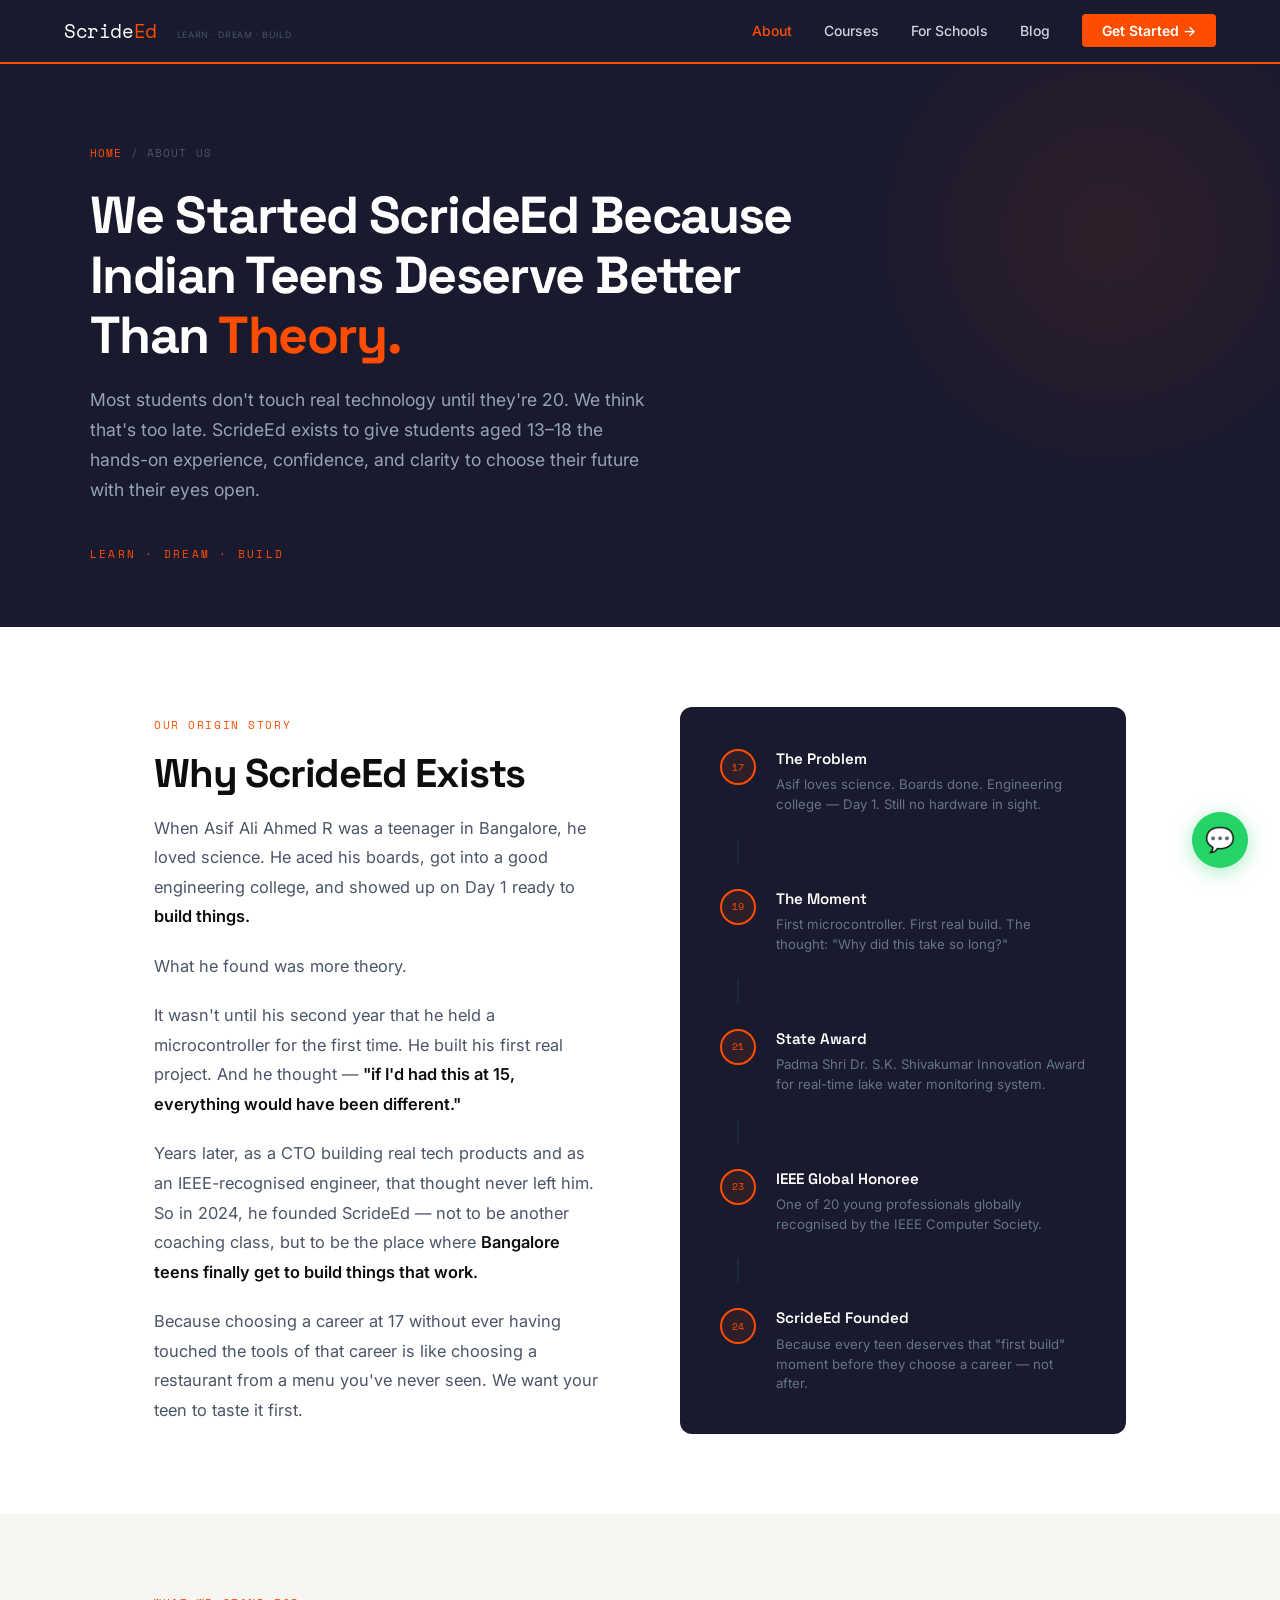
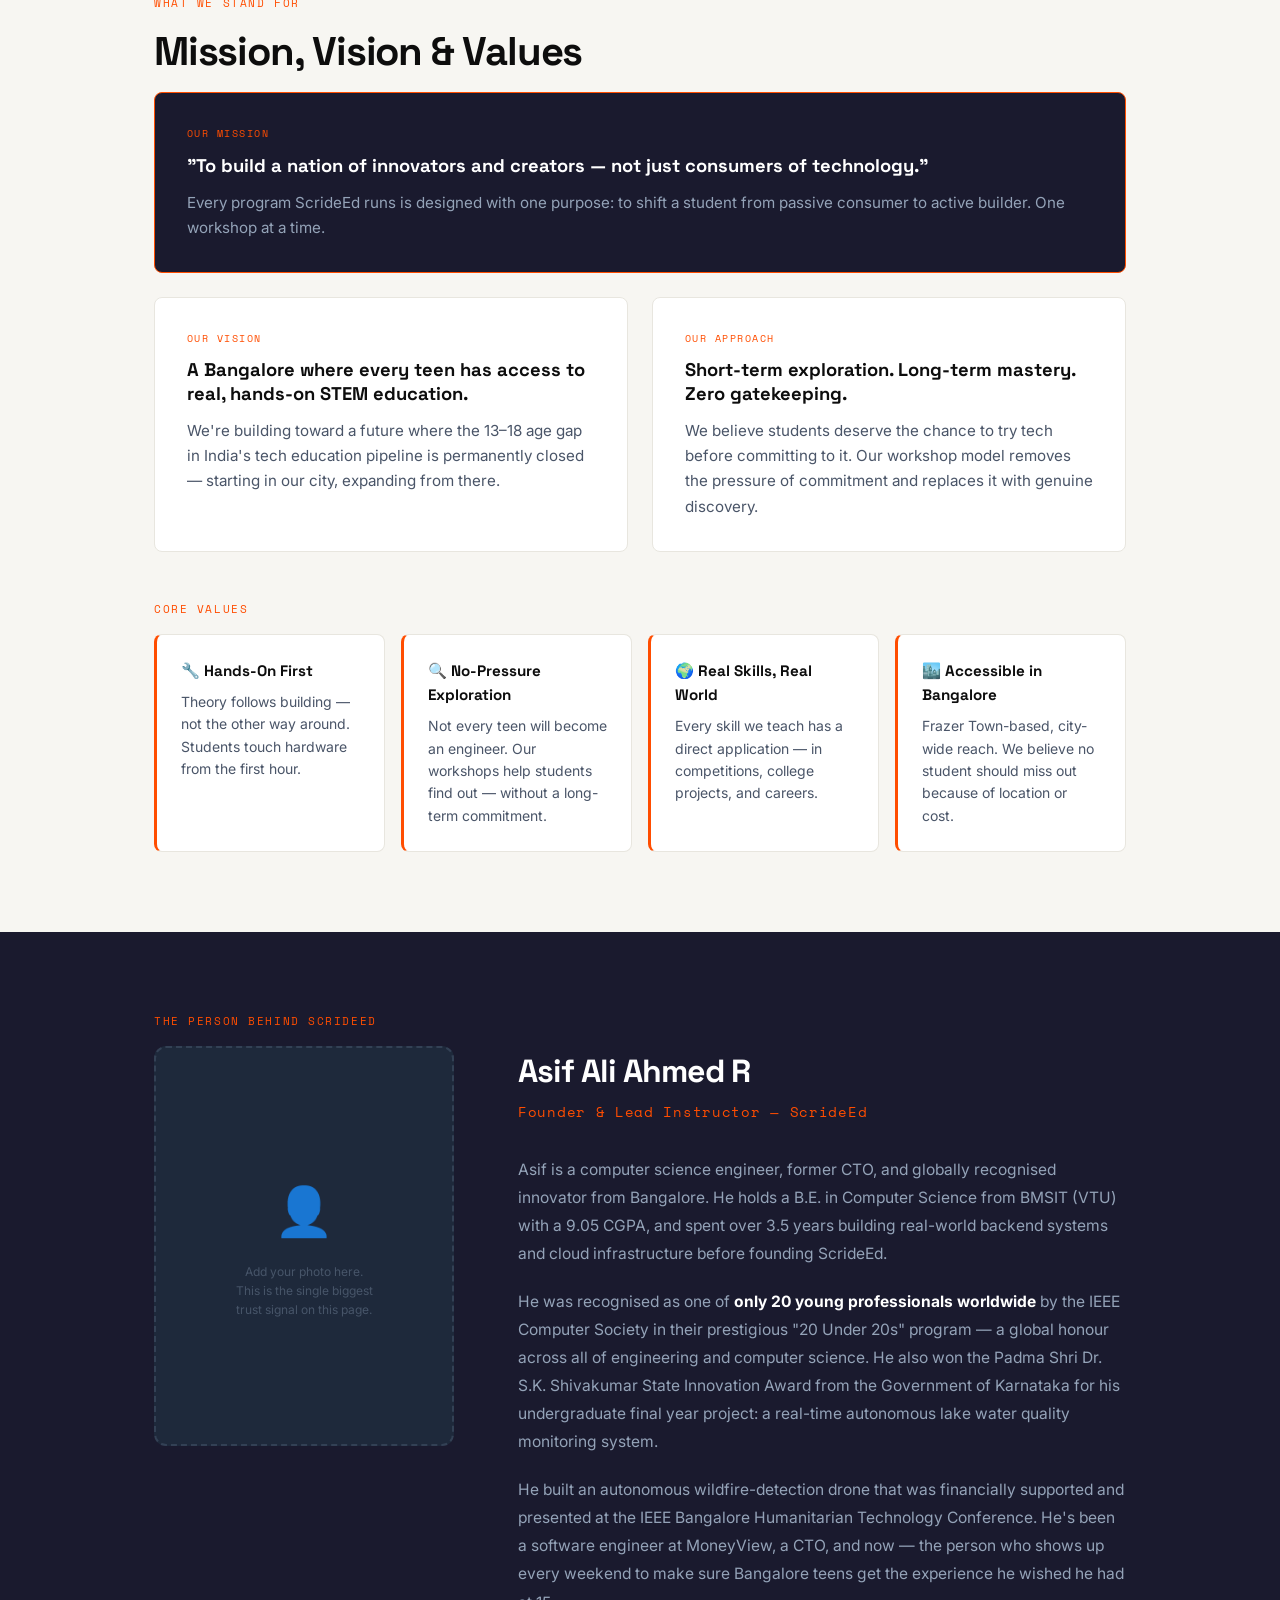
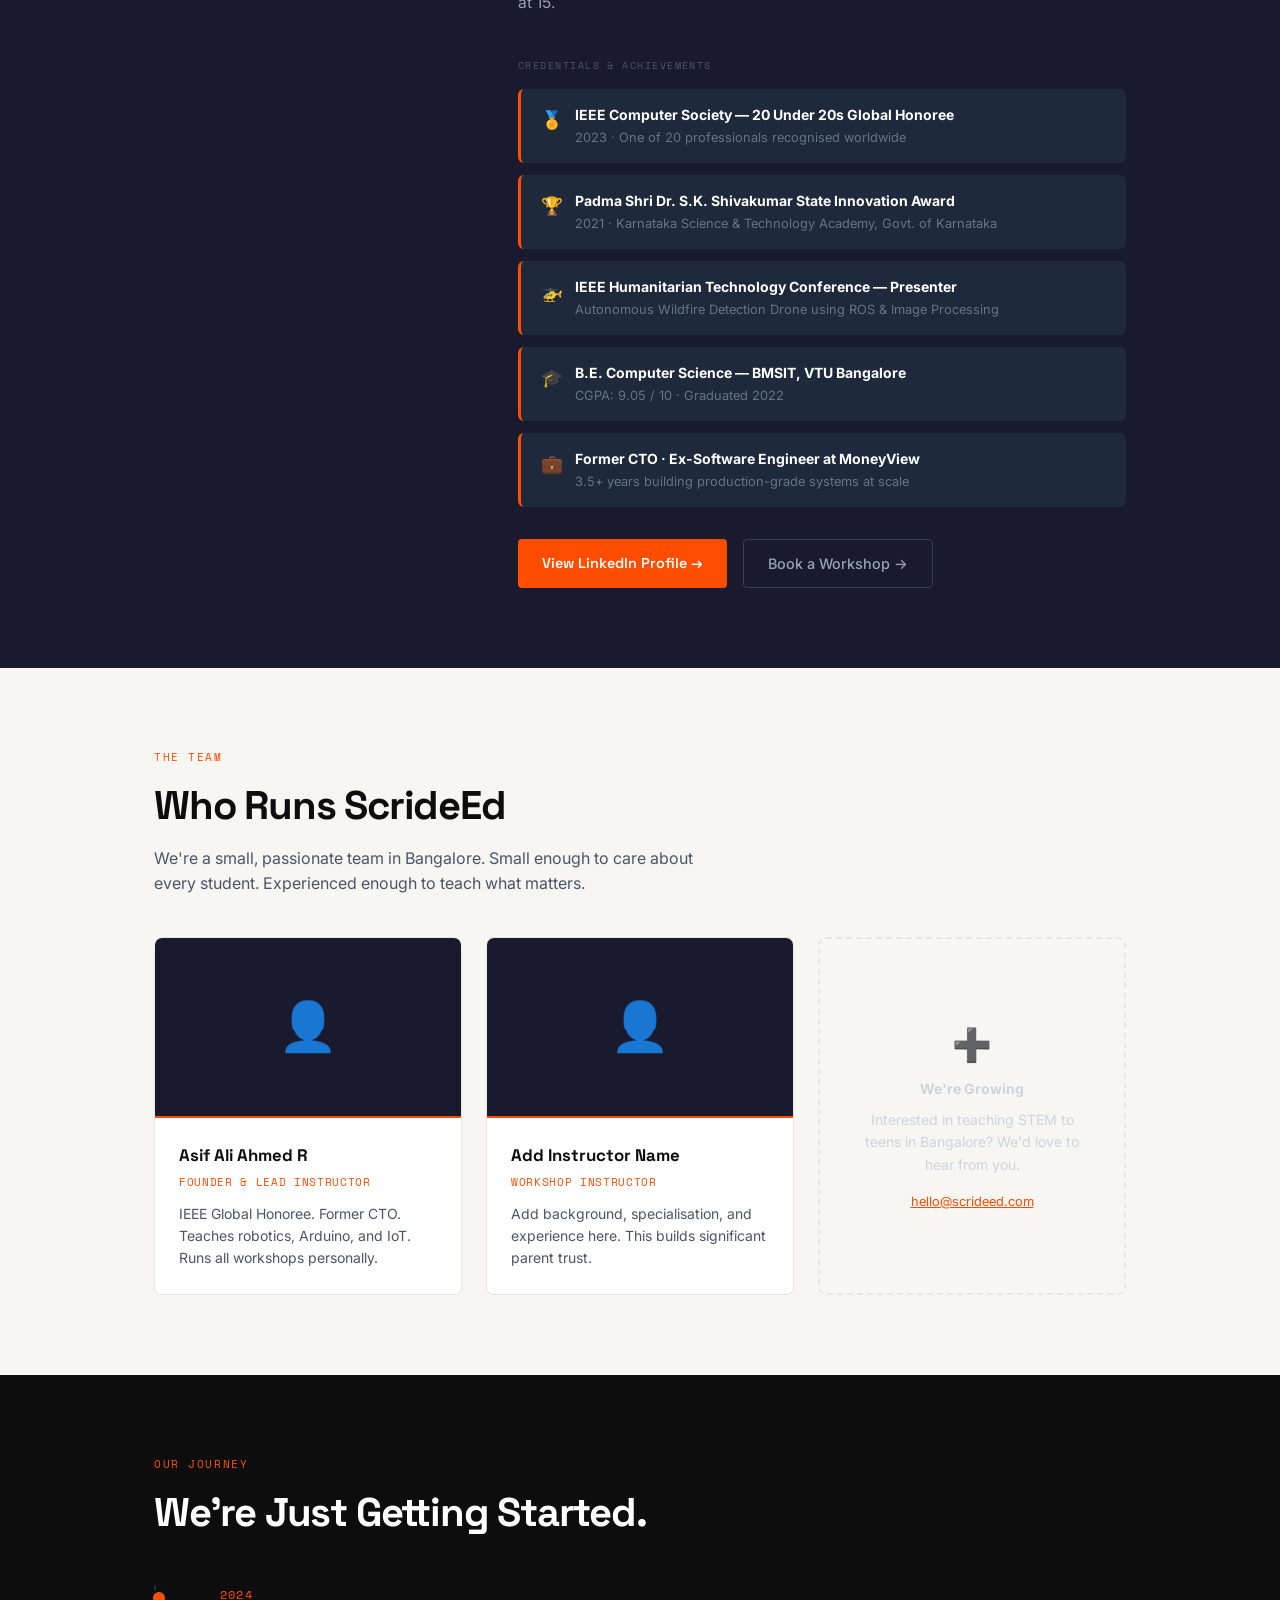
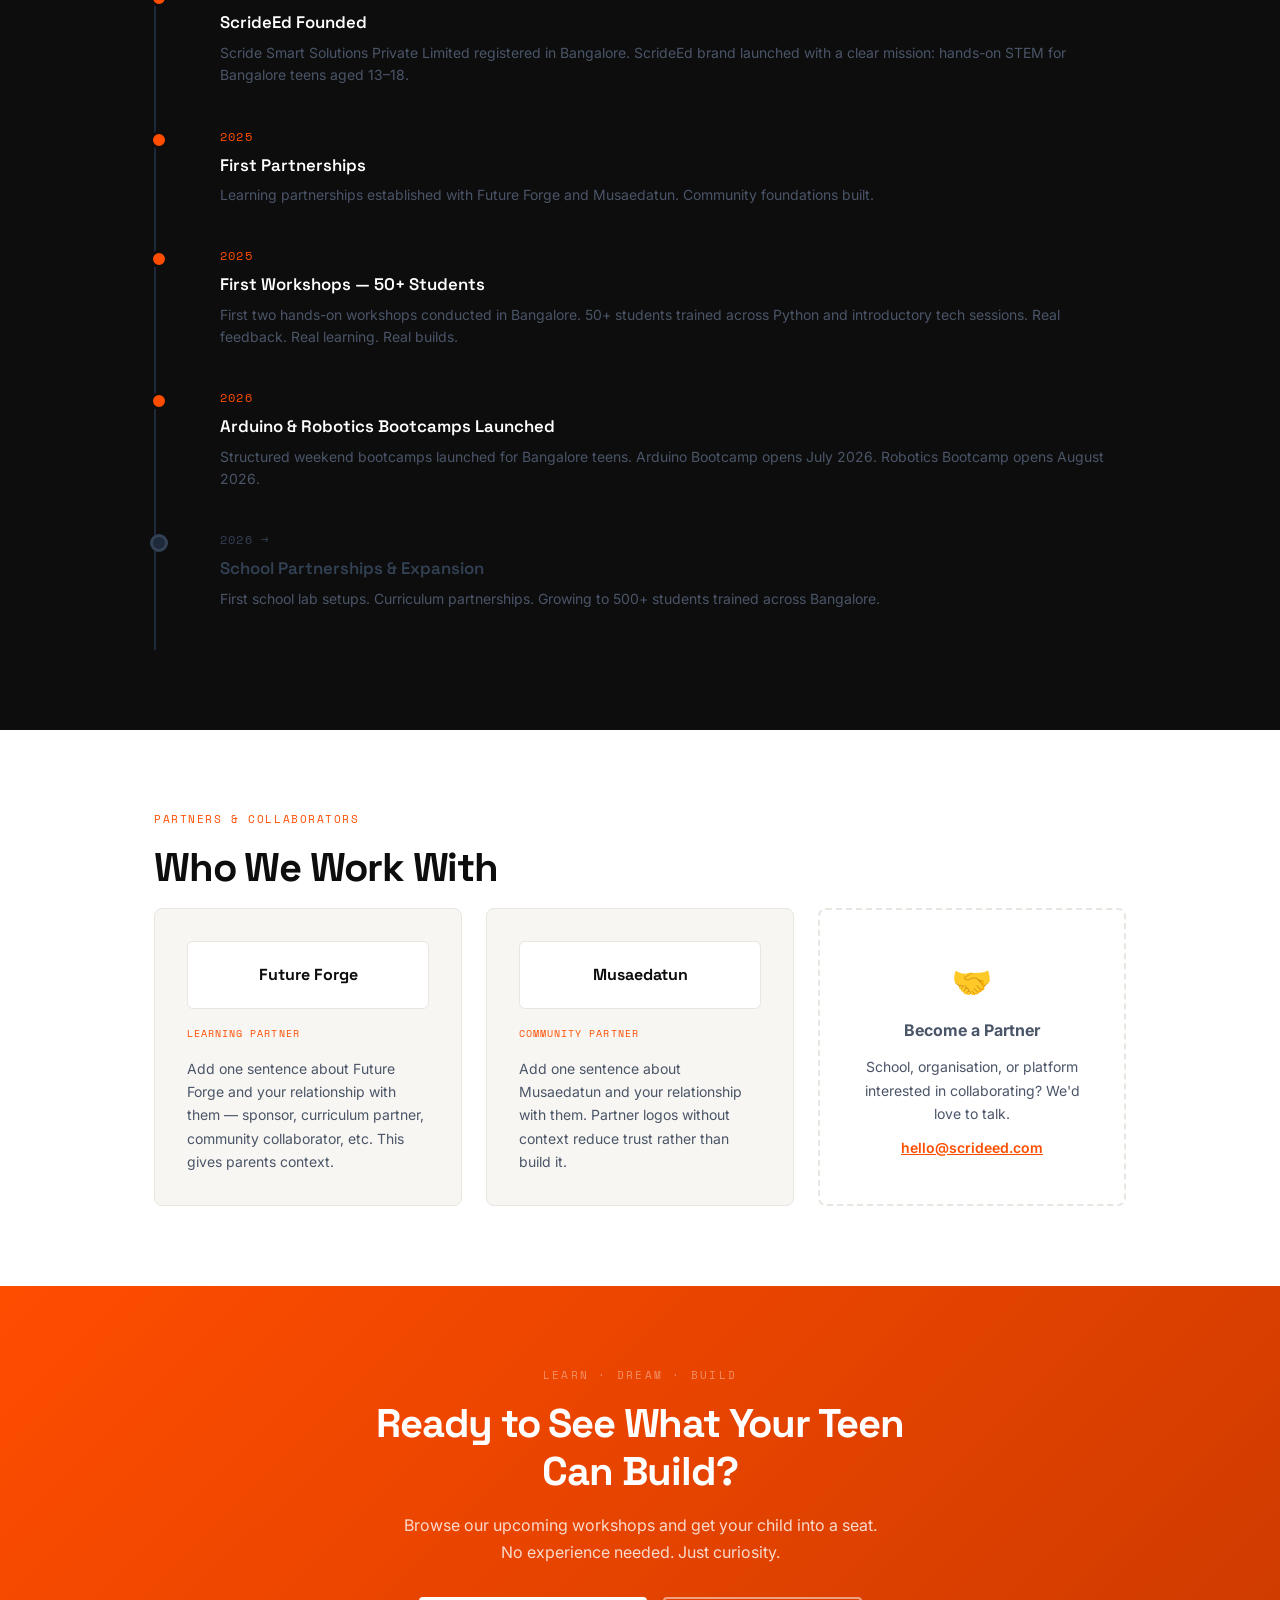
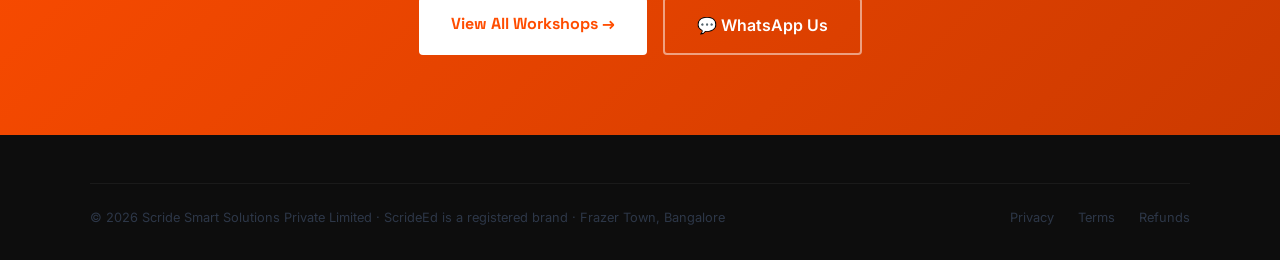
==== ScrideEd_About.html @ 3d37fca0 "first commit of all the files together - thorough check pending from the asif" ====
<!DOCTYPE html>
<html lang="en">
<head>
<meta charset="UTF-8">
<meta name="viewport" content="width=device-width, initial-scale=1.0">
<title>About ScrideEd — Bangalore's Teen STEM Platform | Founded by IEEE Honoree</title>
<meta name="description" content="Meet the team behind ScrideEd. Founded by Asif Ali Ahmed R — IEEE Global Honoree, former CTO, and award-winning engineer — on a mission to give Bangalore teens real tech skills before college.">
<link rel="preconnect" href="https://fonts.googleapis.com">
<link href="https://fonts.googleapis.com/css2?family=Space+Grotesk:wght@400;500;600;700&family=Inter:wght@400;500&family=Space+Mono:wght@400;700&display=swap" rel="stylesheet">
<style>
  :root {
    --ink: #0D0D0D;
    --paper: #F7F6F2;
    --electric: #FF4D00;
    --electric-dim: #FF4D0015;
    --wire: #1A1A2E;
    --steel: #4A5568;
    --grid: #E8E6DF;
    --white: #FFFFFF;
    --green: #00C896;
  }

  * { margin: 0; padding: 0; box-sizing: border-box; }

  body {
    font-family: 'Inter', sans-serif;
    background: var(--paper);
    color: var(--ink);
    font-size: 16px;
    line-height: 1.6;
  }

  body::before {
    content: '';
    position: fixed;
    top: 0; left: 0; right: 0; bottom: 0;
    background-image:
      linear-gradient(var(--grid) 1px, transparent 1px),
      linear-gradient(90deg, var(--grid) 1px, transparent 1px);
    background-size: 40px 40px;
    opacity: 0.4;
    pointer-events: none;
    z-index: 0;
  }

  nav {
    position: sticky; top: 0; z-index: 100;
    background: var(--wire);
    padding: 0 5%;
    display: flex; align-items: center; justify-content: space-between;
    height: 64px;
    border-bottom: 2px solid var(--electric);
  }

  .nav-logo {
    font-family: 'Space Mono', monospace;
    color: var(--white);
    font-size: 1.2rem;
    letter-spacing: -0.02em;
    text-decoration: none;
  }

  .nav-logo span { color: var(--electric); }

  .nav-links { display: flex; gap: 2rem; list-style: none; }

  .nav-links a {
    color: #CBD5E0;
    text-decoration: none;
    font-size: 0.875rem;
    font-weight: 500;
    transition: color 0.2s;
  }

  .nav-links a:hover, .nav-links a.active { color: var(--electric); }

  .nav-cta {
    background: var(--electric);
    color: var(--white) !important;
    padding: 0.5rem 1.25rem;
    border-radius: 4px;
    font-weight: 600 !important;
  }

  /* PAGE HERO */
  .page-hero {
    position: relative; z-index: 1;
    background: var(--wire);
    padding: 5rem 5% 4rem;
  }

  .page-hero::after {
    content: '';
    position: absolute;
    right: -80px; top: -80px;
    width: 500px; height: 500px;
    background: radial-gradient(circle, #FF4D0018 0%, transparent 70%);
    pointer-events: none;
  }

  .breadcrumb {
    font-family: 'Space Mono', monospace;
    font-size: 0.7rem;
    color: #475569;
    letter-spacing: 0.1em;
    text-transform: uppercase;
    margin-bottom: 1.5rem;
  }

  .breadcrumb a { color: var(--electric); text-decoration: none; }

  .page-hero h1 {
    font-family: 'Space Grotesk', sans-serif;
    font-size: clamp(2rem, 4.5vw, 3.25rem);
    font-weight: 700;
    color: var(--white);
    line-height: 1.15;
    max-width: 750px;
    letter-spacing: -0.03em;
    margin-bottom: 1.25rem;
  }

  .page-hero h1 em { font-style: normal; color: var(--electric); }

  .page-hero p {
    font-size: 1.1rem;
    color: #94A3B8;
    max-width: 560px;
    line-height: 1.7;
  }

  .tagline-strip {
    margin-top: 2.5rem;
    font-family: 'Space Mono', monospace;
    font-size: 0.7rem;
    letter-spacing: 0.2em;
    color: var(--electric);
    text-transform: uppercase;
  }

  /* SECTIONS */
  section { position: relative; z-index: 1; }

  .section-inner {
    max-width: 1100px;
    margin: 0 auto;
    padding: 5rem 5%;
  }

  .section-label {
    font-family: 'Space Mono', monospace;
    font-size: 0.7rem;
    letter-spacing: 0.14em;
    text-transform: uppercase;
    color: var(--electric);
    margin-bottom: 1rem;
  }

  h2.section-heading {
    font-family: 'Space Grotesk', sans-serif;
    font-size: clamp(1.75rem, 3.5vw, 2.5rem);
    font-weight: 700;
    letter-spacing: -0.03em;
    color: var(--ink);
    margin-bottom: 1rem;
    line-height: 1.2;
  }

  /* ORIGIN STORY */
  .story-section { background: var(--white); }

  .story-layout {
    display: grid;
    grid-template-columns: 1fr 1fr;
    gap: 5rem;
    align-items: center;
  }

  .story-text p {
    color: var(--steel);
    line-height: 1.8;
    font-size: 1.025rem;
    margin-bottom: 1.25rem;
  }

  .story-text p:last-child { margin-bottom: 0; }

  .story-text strong { color: var(--ink); font-weight: 600; }

  .story-visual {
    background: var(--wire);
    border-radius: 12px;
    padding: 2.5rem;
    display: flex;
    flex-direction: column;
    gap: 1.5rem;
  }

  .timeline-item {
    display: flex;
    gap: 1.25rem;
    align-items: flex-start;
  }

  .timeline-dot {
    width: 36px; height: 36px;
    background: var(--electric-dim);
    border: 2px solid var(--electric);
    border-radius: 50%;
    display: flex; align-items: center; justify-content: center;
    font-family: 'Space Mono', monospace;
    font-size: 0.65rem;
    color: var(--electric);
    flex-shrink: 0;
    margin-top: 2px;
  }

  .timeline-content h4 {
    font-family: 'Space Grotesk', sans-serif;
    font-size: 0.95rem;
    font-weight: 600;
    color: var(--white);
    margin-bottom: 0.25rem;
  }

  .timeline-content p {
    font-size: 0.825rem;
    color: #64748B;
    line-height: 1.5;
  }

  .timeline-connector {
    width: 2px; height: 24px;
    background: #1E293B;
    margin-left: 17px;
  }

  /* MISSION VISION VALUES */
  .mvv-section { background: var(--paper); }

  .mvv-grid {
    display: grid;
    grid-template-columns: 1fr 1fr;
    gap: 1.5rem;
    margin-bottom: 3rem;
  }

  .mvv-card {
    background: var(--white);
    border: 1px solid var(--grid);
    border-radius: 8px;
    padding: 2rem;
    position: relative;
    overflow: hidden;
  }

  .mvv-card.mission {
    grid-column: 1 / -1;
    background: var(--wire);
    border-color: var(--electric);
  }

  .mvv-card.mission h3 { color: var(--white); }
  .mvv-card.mission p { color: #94A3B8; }
  .mvv-card.mission .mvv-label { color: var(--electric); }

  .mvv-label {
    font-family: 'Space Mono', monospace;
    font-size: 0.65rem;
    letter-spacing: 0.14em;
    text-transform: uppercase;
    color: var(--electric);
    margin-bottom: 0.75rem;
  }

  .mvv-card h3 {
    font-family: 'Space Grotesk', sans-serif;
    font-size: 1.15rem;
    font-weight: 700;
    color: var(--ink);
    margin-bottom: 0.75rem;
    line-height: 1.3;
  }

  .mvv-card p {
    font-size: 0.95rem;
    color: var(--steel);
    line-height: 1.65;
  }

  .values-grid {
    display: grid;
    grid-template-columns: repeat(auto-fit, minmax(220px, 1fr));
    gap: 1rem;
  }

  .value-pill {
    background: var(--white);
    border: 1px solid var(--grid);
    border-radius: 8px;
    padding: 1.5rem;
    border-left: 3px solid var(--electric);
  }

  .value-pill h4 {
    font-family: 'Space Grotesk', sans-serif;
    font-size: 0.95rem;
    font-weight: 700;
    margin-bottom: 0.5rem;
    color: var(--ink);
  }

  .value-pill p {
    font-size: 0.875rem;
    color: var(--steel);
    line-height: 1.6;
  }

  /* FOUNDER */
  .founder-section { background: var(--wire); }

  .founder-layout {
    display: grid;
    grid-template-columns: 300px 1fr;
    gap: 4rem;
    align-items: start;
  }

  .founder-photo-box {
    background: #1E293B;
    border-radius: 12px;
    aspect-ratio: 3/4;
    display: flex; align-items: center; justify-content: center;
    flex-direction: column;
    gap: 0.75rem;
    border: 2px dashed #334155;
    color: #475569;
    font-size: 0.8rem;
    text-align: center;
    padding: 1rem;
    position: sticky;
    top: 80px;
  }

  .founder-photo-box .photo-icon { font-size: 3rem; }

  .founder-name {
    font-family: 'Space Grotesk', sans-serif;
    font-size: 2rem;
    font-weight: 700;
    color: var(--white);
    margin-bottom: 0.25rem;
    letter-spacing: -0.03em;
  }

  .founder-title {
    font-size: 0.875rem;
    color: var(--electric);
    font-family: 'Space Mono', monospace;
    letter-spacing: 0.05em;
    margin-bottom: 2rem;
  }

  .founder-bio p {
    color: #94A3B8;
    line-height: 1.8;
    font-size: 0.975rem;
    margin-bottom: 1.25rem;
  }

  .creds-section {
    margin-top: 2.5rem;
    margin-bottom: 2rem;
  }

  .creds-label {
    font-family: 'Space Mono', monospace;
    font-size: 0.65rem;
    letter-spacing: 0.14em;
    text-transform: uppercase;
    color: #475569;
    margin-bottom: 1rem;
  }

  .creds-list {
    display: flex;
    flex-direction: column;
    gap: 0.75rem;
  }

  .cred-item {
    background: #1E293B;
    border-radius: 6px;
    padding: 1rem 1.25rem;
    font-size: 0.875rem;
    color: #CBD5E0;
    display: flex;
    align-items: flex-start;
    gap: 0.75rem;
    border-left: 3px solid var(--electric);
  }

  .cred-icon { font-size: 1.1rem; flex-shrink: 0; margin-top: 1px; }

  .cred-text { line-height: 1.4; }
  .cred-text strong { color: var(--white); display: block; font-size: 0.875rem; margin-bottom: 0.15rem; }
  .cred-text span { color: #64748B; font-size: 0.8rem; }

  .founder-links {
    display: flex; gap: 1rem; flex-wrap: wrap;
    margin-top: 1.5rem;
  }

  .btn-primary {
    background: var(--electric);
    color: var(--white);
    padding: 0.75rem 1.5rem;
    border-radius: 4px;
    font-family: 'Space Grotesk', sans-serif;
    font-weight: 600;
    font-size: 0.9rem;
    text-decoration: none;
    display: inline-flex; align-items: center; gap: 0.5rem;
    transition: transform 0.15s, box-shadow 0.15s;
  }

  .btn-primary:hover { transform: translateY(-2px); box-shadow: 0 8px 24px #FF4D0040; }

  .btn-ghost {
    background: transparent;
    color: #94A3B8;
    padding: 0.75rem 1.5rem;
    border-radius: 4px;
    border: 1px solid #334155;
    font-weight: 500;
    font-size: 0.9rem;
    text-decoration: none;
    transition: border-color 0.2s, color 0.2s;
  }

  .btn-ghost:hover { border-color: var(--electric); color: var(--electric); }

  /* TEAM */
  .team-section { background: var(--paper); }

  .team-grid {
    display: grid;
    grid-template-columns: repeat(auto-fit, minmax(240px, 1fr));
    gap: 1.5rem;
  }

  .team-card {
    background: var(--white);
    border: 1px solid var(--grid);
    border-radius: 8px;
    overflow: hidden;
  }

  .team-photo {
    background: var(--wire);
    height: 180px;
    display: flex; align-items: center; justify-content: center;
    font-size: 3rem;
    border-bottom: 2px solid var(--electric);
  }

  .team-info { padding: 1.5rem; }

  .team-info h3 {
    font-family: 'Space Grotesk', sans-serif;
    font-size: 1.05rem;
    font-weight: 700;
    margin-bottom: 0.25rem;
    color: var(--ink);
  }

  .team-role {
    font-family: 'Space Mono', monospace;
    font-size: 0.7rem;
    color: var(--electric);
    letter-spacing: 0.06em;
    text-transform: uppercase;
    margin-bottom: 0.75rem;
  }

  .team-info p {
    font-size: 0.875rem;
    color: var(--steel);
    line-height: 1.6;
  }

  .team-placeholder {
    border: 2px dashed var(--grid);
    background: transparent;
    display: flex;
    flex-direction: column;
    align-items: center;
    justify-content: center;
    text-align: center;
    padding: 2.5rem;
    gap: 0.5rem;
    color: #CBD5E0;
    border-radius: 8px;
    font-size: 0.875rem;
  }

  /* MILESTONES */
  .milestones-section { background: var(--ink); }

  .milestones-section .section-heading { color: var(--white); }

  .milestone-track {
    position: relative;
    padding-left: 2rem;
    border-left: 2px solid #1E293B;
    display: flex;
    flex-direction: column;
    gap: 0;
  }

  .milestone {
    position: relative;
    padding: 0 0 2.5rem 2rem;
  }

  .milestone::before {
    content: '';
    position: absolute;
    left: -2.4rem;
    top: 4px;
    width: 12px; height: 12px;
    background: var(--electric);
    border-radius: 50%;
    border: 3px solid var(--ink);
  }

  .milestone-year {
    font-family: 'Space Mono', monospace;
    font-size: 0.75rem;
    color: var(--electric);
    letter-spacing: 0.1em;
    margin-bottom: 0.35rem;
  }

  .milestone h4 {
    font-family: 'Space Grotesk', sans-serif;
    font-size: 1.05rem;
    font-weight: 600;
    color: var(--white);
    margin-bottom: 0.35rem;
  }

  .milestone p {
    font-size: 0.875rem;
    color: #4A5568;
    line-height: 1.6;
  }

  .milestone.future::before { background: #1E293B; border-color: #334155; }
  .milestone.future h4 { color: #334155; }
  .milestone.future .milestone-year { color: #334155; }

  /* PARTNERS */
  .partners-section { background: var(--white); }

  .partners-grid {
    display: grid;
    grid-template-columns: repeat(auto-fit, minmax(280px, 1fr));
    gap: 1.5rem;
  }

  .partner-card {
    border: 1px solid var(--grid);
    border-radius: 8px;
    padding: 2rem;
    display: flex;
    flex-direction: column;
    gap: 1rem;
    background: var(--paper);
  }

  .partner-logo-box {
    background: var(--white);
    border: 1px solid var(--grid);
    border-radius: 6px;
    padding: 1.25rem 1.5rem;
    font-family: 'Space Grotesk', sans-serif;
    font-size: 1rem;
    font-weight: 700;
    color: var(--ink);
    text-align: center;
  }

  .partner-type {
    font-family: 'Space Mono', monospace;
    font-size: 0.65rem;
    letter-spacing: 0.1em;
    text-transform: uppercase;
    color: var(--electric);
  }

  .partner-card p {
    font-size: 0.875rem;
    color: var(--steel);
    line-height: 1.65;
  }

  /* CTA BANNER */
  .cta-banner {
    background: linear-gradient(135deg, var(--electric) 0%, #CC3A00 100%);
    padding: 5rem 5%;
    text-align: center;
    position: relative; z-index: 1;
  }

  .cta-banner h2 {
    font-family: 'Space Grotesk', sans-serif;
    font-size: clamp(1.5rem, 3.5vw, 2.5rem);
    font-weight: 700;
    color: var(--white);
    letter-spacing: -0.03em;
    max-width: 600px;
    margin: 0 auto 1rem;
    line-height: 1.2;
  }

  .cta-banner p {
    color: rgba(255,255,255,0.8);
    max-width: 480px;
    margin: 0 auto 2rem;
    font-size: 1rem;
    line-height: 1.65;
  }

  .cta-btns { display: flex; gap: 1rem; justify-content: center; flex-wrap: wrap; }

  .btn-white {
    background: var(--white);
    color: var(--electric);
    padding: 0.875rem 2rem;
    border-radius: 4px;
    font-family: 'Space Grotesk', sans-serif;
    font-weight: 700;
    text-decoration: none;
    transition: transform 0.15s;
  }

  .btn-white:hover { transform: translateY(-2px); }

  .btn-outline-white {
    background: transparent;
    color: var(--white);
    padding: 0.875rem 2rem;
    border-radius: 4px;
    border: 2px solid rgba(255,255,255,0.5);
    font-weight: 600;
    text-decoration: none;
  }

  /* FOOTER */
  footer {
    background: var(--ink);
    padding: 3rem 5% 2rem;
    position: relative; z-index: 1;
  }

  .footer-bottom {
    display: flex; justify-content: space-between; align-items: center;
    flex-wrap: wrap; gap: 1rem;
    border-top: 1px solid #1A1A1A;
    padding-top: 1.5rem;
  }

  .footer-bottom p { font-size: 0.8rem; color: #2D3748; }

  .footer-legal { display: flex; gap: 1.5rem; }
  .footer-legal a { font-size: 0.8rem; color: #2D3748; text-decoration: none; }
  .footer-legal a:hover { color: var(--electric); }

  .footer-logo-text {
    font-family: 'Space Mono', monospace;
    color: var(--white);
    font-size: 1.1rem;
    text-decoration: none;
    display: block;
    margin-bottom: 0.25rem;
  }

  .footer-logo-text span { color: var(--electric); }

  .whatsapp-float {
    position: fixed; bottom: 2rem; right: 2rem;
    background: #25D366; color: white;
    width: 56px; height: 56px; border-radius: 50%;
    display: flex; align-items: center; justify-content: center;
    font-size: 1.5rem; text-decoration: none; z-index: 200;
    box-shadow: 0 4px 20px rgba(37,211,102,0.4);
    transition: transform 0.2s;
  }

  .whatsapp-float:hover { transform: scale(1.1); }

  @media (max-width: 768px) {
    .nav-links { display: none; }
    .story-layout { grid-template-columns: 1fr; }
    .founder-layout { grid-template-columns: 1fr; }
    .founder-photo-box { aspect-ratio: 16/9; position: static; }
    .mvv-grid { grid-template-columns: 1fr; }
    .mvv-card.mission { grid-column: 1; }
  }
</style>
</head>
<body>

<nav>
  <a href="/" class="nav-logo">Scride<span>Ed</span> <small style="font-size:0.55rem;color:#475569;font-family:'Inter',sans-serif;font-weight:400;letter-spacing:0.08em;text-transform:uppercase;margin-left:0.5rem;">Learn · Dream · Build</small></a>
  <ul class="nav-links">
    <li><a href="/about.html" class="active">About</a></li>
    <li><a href="/courses.html">Courses</a></li>
    <li><a href="/schools/">For Schools</a></li>
    <li><a href="/blog/">Blog</a></li>
    <li><a href="/contact.html" class="nav-cta">Get Started →</a></li>
  </ul>
</nav>

<!-- PAGE HERO -->
<section class="page-hero">
  <div style="max-width:1100px;margin:0 auto;">
    <div class="breadcrumb"><a href="/">Home</a> / About Us</div>
    <h1>We Started ScrideEd Because Indian Teens Deserve Better Than <em>Theory.</em></h1>
    <p>Most students don't touch real technology until they're 20. We think that's too late. ScrideEd exists to give students aged 13–18 the hands-on experience, confidence, and clarity to choose their future with their eyes open.</p>
    <div class="tagline-strip">Learn · Dream · Build</div>
  </div>
</section>

<!-- ORIGIN STORY -->
<section class="story-section">
  <div class="section-inner">
    <div class="story-layout">
      <div class="story-text">
        <div class="section-label">Our Origin Story</div>
        <h2 class="section-heading">Why ScrideEd Exists</h2>
        <p>When Asif Ali Ahmed R was a teenager in Bangalore, he loved science. He aced his boards, got into a good engineering college, and showed up on Day 1 ready to <strong>build things.</strong></p>
        <p>What he found was more theory.</p>
        <p>It wasn't until his second year that he held a microcontroller for the first time. He built his first real project. And he thought — <strong>"if I'd had this at 15, everything would have been different."</strong></p>
        <p>Years later, as a CTO building real tech products and as an IEEE-recognised engineer, that thought never left him. So in 2024, he founded ScrideEd — not to be another coaching class, but to be the place where <strong>Bangalore teens finally get to build things that work.</strong></p>
        <p>Because choosing a career at 17 without ever having touched the tools of that career is like choosing a restaurant from a menu you've never seen. We want your teen to taste it first.</p>
      </div>
      <div class="story-visual">
        <div class="timeline-item">
          <div class="timeline-dot">17</div>
          <div class="timeline-content">
            <h4>The Problem</h4>
            <p>Asif loves science. Boards done. Engineering college — Day 1. Still no hardware in sight.</p>
          </div>
        </div>
        <div class="timeline-connector"></div>
        <div class="timeline-item">
          <div class="timeline-dot">19</div>
          <div class="timeline-content">
            <h4>The Moment</h4>
            <p>First microcontroller. First real build. The thought: "Why did this take so long?"</p>
          </div>
        </div>
        <div class="timeline-connector"></div>
        <div class="timeline-item">
          <div class="timeline-dot">21</div>
          <div class="timeline-content">
            <h4>State Award</h4>
            <p>Padma Shri Dr. S.K. Shivakumar Innovation Award for real-time lake water monitoring system.</p>
          </div>
        </div>
        <div class="timeline-connector"></div>
        <div class="timeline-item">
          <div class="timeline-dot">23</div>
          <div class="timeline-content">
            <h4>IEEE Global Honoree</h4>
            <p>One of 20 young professionals globally recognised by the IEEE Computer Society.</p>
          </div>
        </div>
        <div class="timeline-connector"></div>
        <div class="timeline-item">
          <div class="timeline-dot">24</div>
          <div class="timeline-content">
            <h4>ScrideEd Founded</h4>
            <p>Because every teen deserves that "first build" moment before they choose a career — not after.</p>
          </div>
        </div>
      </div>
    </div>
  </div>
</section>

<!-- MISSION VISION VALUES -->
<section class="mvv-section">
  <div class="section-inner">
    <div class="section-label">What We Stand For</div>
    <h2 class="section-heading">Mission, Vision & Values</h2>
    <div class="mvv-grid">
      <div class="mvv-card mission">
        <div class="mvv-label">Our Mission</div>
        <h3>"To build a nation of innovators and creators — not just consumers of technology."</h3>
        <p>Every program ScrideEd runs is designed with one purpose: to shift a student from passive consumer to active builder. One workshop at a time.</p>
      </div>
      <div class="mvv-card">
        <div class="mvv-label">Our Vision</div>
        <h3>A Bangalore where every teen has access to real, hands-on STEM education.</h3>
        <p>We're building toward a future where the 13–18 age gap in India's tech education pipeline is permanently closed — starting in our city, expanding from there.</p>
      </div>
      <div class="mvv-card">
        <div class="mvv-label">Our Approach</div>
        <h3>Short-term exploration. Long-term mastery. Zero gatekeeping.</h3>
        <p>We believe students deserve the chance to try tech before committing to it. Our workshop model removes the pressure of commitment and replaces it with genuine discovery.</p>
      </div>
    </div>
    <div class="section-label" style="margin-top:0;">Core Values</div>
    <div class="values-grid">
      <div class="value-pill">
        <h4>🔧 Hands-On First</h4>
        <p>Theory follows building — not the other way around. Students touch hardware from the first hour.</p>
      </div>
      <div class="value-pill">
        <h4>🔍 No-Pressure Exploration</h4>
        <p>Not every teen will become an engineer. Our workshops help students find out — without a long-term commitment.</p>
      </div>
      <div class="value-pill">
        <h4>🌍 Real Skills, Real World</h4>
        <p>Every skill we teach has a direct application — in competitions, college projects, and careers.</p>
      </div>
      <div class="value-pill">
        <h4>🏙️ Accessible in Bangalore</h4>
        <p>Frazer Town-based, city-wide reach. We believe no student should miss out because of location or cost.</p>
      </div>
    </div>
  </div>
</section>

<!-- FOUNDER -->
<section class="founder-section">
  <div class="section-inner">
    <div class="section-label" style="color:var(--electric);">The Person Behind ScrideEd</div>
    <div class="founder-layout">
      <div>
        <div class="founder-photo-box">
          <div class="photo-icon">👤</div>
          <p style="font-size:0.75rem;color:#475569;">Add your photo here.<br>This is the single biggest<br>trust signal on this page.</p>
        </div>
      </div>
      <div>
        <div class="founder-name">Asif Ali Ahmed R</div>
        <div class="founder-title">Founder & Lead Instructor — ScrideEd</div>
        <div class="founder-bio">
          <p>Asif is a computer science engineer, former CTO, and globally recognised innovator from Bangalore. He holds a B.E. in Computer Science from BMSIT (VTU) with a 9.05 CGPA, and spent over 3.5 years building real-world backend systems and cloud infrastructure before founding ScrideEd.</p>
          <p>He was recognised as one of <strong style="color:var(--white);">only 20 young professionals worldwide</strong> by the IEEE Computer Society in their prestigious "20 Under 20s" program — a global honour across all of engineering and computer science. He also won the Padma Shri Dr. S.K. Shivakumar State Innovation Award from the Government of Karnataka for his undergraduate final year project: a real-time autonomous lake water quality monitoring system.</p>
          <p>He built an autonomous wildfire-detection drone that was financially supported and presented at the IEEE Bangalore Humanitarian Technology Conference. He's been a software engineer at MoneyView, a CTO, and now — the person who shows up every weekend to make sure Bangalore teens get the experience he wished he had at 15.</p>
        </div>
        <div class="creds-section">
          <div class="creds-label">Credentials & Achievements</div>
          <div class="creds-list">
            <div class="cred-item">
              <div class="cred-icon">🏅</div>
              <div class="cred-text">
                <strong>IEEE Computer Society — 20 Under 20s Global Honoree</strong>
                <span>2023 · One of 20 professionals recognised worldwide</span>
              </div>
            </div>
            <div class="cred-item">
              <div class="cred-icon">🏆</div>
              <div class="cred-text">
                <strong>Padma Shri Dr. S.K. Shivakumar State Innovation Award</strong>
                <span>2021 · Karnataka Science & Technology Academy, Govt. of Karnataka</span>
              </div>
            </div>
            <div class="cred-item">
              <div class="cred-icon">🚁</div>
              <div class="cred-text">
                <strong>IEEE Humanitarian Technology Conference — Presenter</strong>
                <span>Autonomous Wildfire Detection Drone using ROS & Image Processing</span>
              </div>
            </div>
            <div class="cred-item">
              <div class="cred-icon">🎓</div>
              <div class="cred-text">
                <strong>B.E. Computer Science — BMSIT, VTU Bangalore</strong>
                <span>CGPA: 9.05 / 10 · Graduated 2022</span>
              </div>
            </div>
            <div class="cred-item">
              <div class="cred-icon">💼</div>
              <div class="cred-text">
                <strong>Former CTO · Ex-Software Engineer at MoneyView</strong>
                <span>3.5+ years building production-grade systems at scale</span>
              </div>
            </div>
          </div>
        </div>
        <div class="founder-links">
          <a href="https://www.linkedin.com/in/asif-ali-ahmed-r-01539817a" target="_blank" class="btn-primary">View LinkedIn Profile →</a>
          <a href="/contact.html" class="btn-ghost">Book a Workshop →</a>
        </div>
      </div>
    </div>
  </div>
</section>

<!-- TEAM -->
<section class="team-section">
  <div class="section-inner">
    <div class="section-label">The Team</div>
    <h2 class="section-heading">Who Runs ScrideEd</h2>
    <p style="color:var(--steel);margin-bottom:2.5rem;max-width:560px;">We're a small, passionate team in Bangalore. Small enough to care about every student. Experienced enough to teach what matters.</p>
    <div class="team-grid">
      <div class="team-card">
        <div class="team-photo">👤</div>
        <div class="team-info">
          <h3>Asif Ali Ahmed R</h3>
          <div class="team-role">Founder & Lead Instructor</div>
          <p>IEEE Global Honoree. Former CTO. Teaches robotics, Arduino, and IoT. Runs all workshops personally.</p>
        </div>
      </div>
      <div class="team-card">
        <div class="team-photo">👤</div>
        <div class="team-info">
          <h3>Add Instructor Name</h3>
          <div class="team-role">Workshop Instructor</div>
          <p>Add background, specialisation, and experience here. This builds significant parent trust.</p>
        </div>
      </div>
      <div class="team-placeholder">
        <div style="font-size:2rem;">➕</div>
        <strong>We're Growing</strong>
        <p>Interested in teaching STEM to teens in Bangalore? We'd love to hear from you.</p>
        <a href="mailto:hello@scrideed.com" style="color:var(--electric);font-size:0.8rem;margin-top:0.5rem;">hello@scrideed.com</a>
      </div>
    </div>
  </div>
</section>

<!-- MILESTONES -->
<section class="milestones-section">
  <div class="section-inner">
    <div class="section-label" style="color:var(--electric);">Our Journey</div>
    <h2 class="section-heading" style="color:var(--white);margin-bottom:3rem;">We're Just Getting Started.</h2>
    <div class="milestone-track">
      <div class="milestone">
        <div class="milestone-year">2024</div>
        <h4>ScrideEd Founded</h4>
        <p>Scride Smart Solutions Private Limited registered in Bangalore. ScrideEd brand launched with a clear mission: hands-on STEM for Bangalore teens aged 13–18.</p>
      </div>
      <div class="milestone">
        <div class="milestone-year">2025</div>
        <h4>First Partnerships</h4>
        <p>Learning partnerships established with Future Forge and Musaedatun. Community foundations built.</p>
      </div>
      <div class="milestone">
        <div class="milestone-year">2025</div>
        <h4>First Workshops — 50+ Students</h4>
        <p>First two hands-on workshops conducted in Bangalore. 50+ students trained across Python and introductory tech sessions. Real feedback. Real learning. Real builds.</p>
      </div>
      <div class="milestone">
        <div class="milestone-year">2026</div>
        <h4>Arduino & Robotics Bootcamps Launched</h4>
        <p>Structured weekend bootcamps launched for Bangalore teens. Arduino Bootcamp opens July 2026. Robotics Bootcamp opens August 2026.</p>
      </div>
      <div class="milestone future">
        <div class="milestone-year">2026 →</div>
        <h4>School Partnerships & Expansion</h4>
        <p>First school lab setups. Curriculum partnerships. Growing to 500+ students trained across Bangalore.</p>
      </div>
    </div>
  </div>
</section>

<!-- PARTNERS -->
<section class="partners-section">
  <div class="section-inner">
    <div class="section-label">Partners & Collaborators</div>
    <h2 class="section-heading">Who We Work With</h2>
    <div class="partners-grid">
      <div class="partner-card">
        <div class="partner-logo-box">Future Forge</div>
        <div class="partner-type">Learning Partner</div>
        <p>Add one sentence about Future Forge and your relationship with them — sponsor, curriculum partner, community collaborator, etc. This gives parents context.</p>
      </div>
      <div class="partner-card">
        <div class="partner-logo-box">Musaedatun</div>
        <div class="partner-type">Community Partner</div>
        <p>Add one sentence about Musaedatun and your relationship with them. Partner logos without context reduce trust rather than build it.</p>
      </div>
      <div class="partner-card" style="border:2px dashed var(--grid);background:transparent;display:flex;flex-direction:column;align-items:center;justify-content:center;text-align:center;gap:0.75rem;">
        <div style="font-size:2rem;">🤝</div>
        <strong style="color:var(--steel);">Become a Partner</strong>
        <p>School, organisation, or platform interested in collaborating? We'd love to talk.</p>
        <a href="mailto:hello@scrideed.com" style="color:var(--electric);font-size:0.875rem;font-weight:600;">hello@scrideed.com</a>
      </div>
    </div>
  </div>
</section>

<!-- CTA -->
<section class="cta-banner">
  <p style="font-family:'Space Mono',monospace;font-size:0.7rem;letter-spacing:0.2em;color:rgba(255,255,255,0.4);margin-bottom:1rem;">LEARN · DREAM · BUILD</p>
  <h2>Ready to See What Your Teen Can Build?</h2>
  <p>Browse our upcoming workshops and get your child into a seat. No experience needed. Just curiosity.</p>
  <div class="cta-btns">
    <a href="/courses.html" class="btn-white">View All Workshops →</a>
    <a href="https://wa.me/918660552494" class="btn-outline-white">💬 WhatsApp Us</a>
  </div>
</section>

<footer>
  <div style="max-width:1100px;margin:0 auto;">
    <div class="footer-bottom">
      <p>© 2026 Scride Smart Solutions Private Limited · ScrideEd is a registered brand · Frazer Town, Bangalore</p>
      <div class="footer-legal">
        <a href="/privacy-policy/">Privacy</a>
        <a href="/terms/">Terms</a>
        <a href="/refund-policy/">Refunds</a>
      </div>
    </div>
  </div>
</footer>

<a href="https://wa.me/918660552494" class="whatsapp-float" title="WhatsApp ScrideEd">💬</a>

</body>
</html>
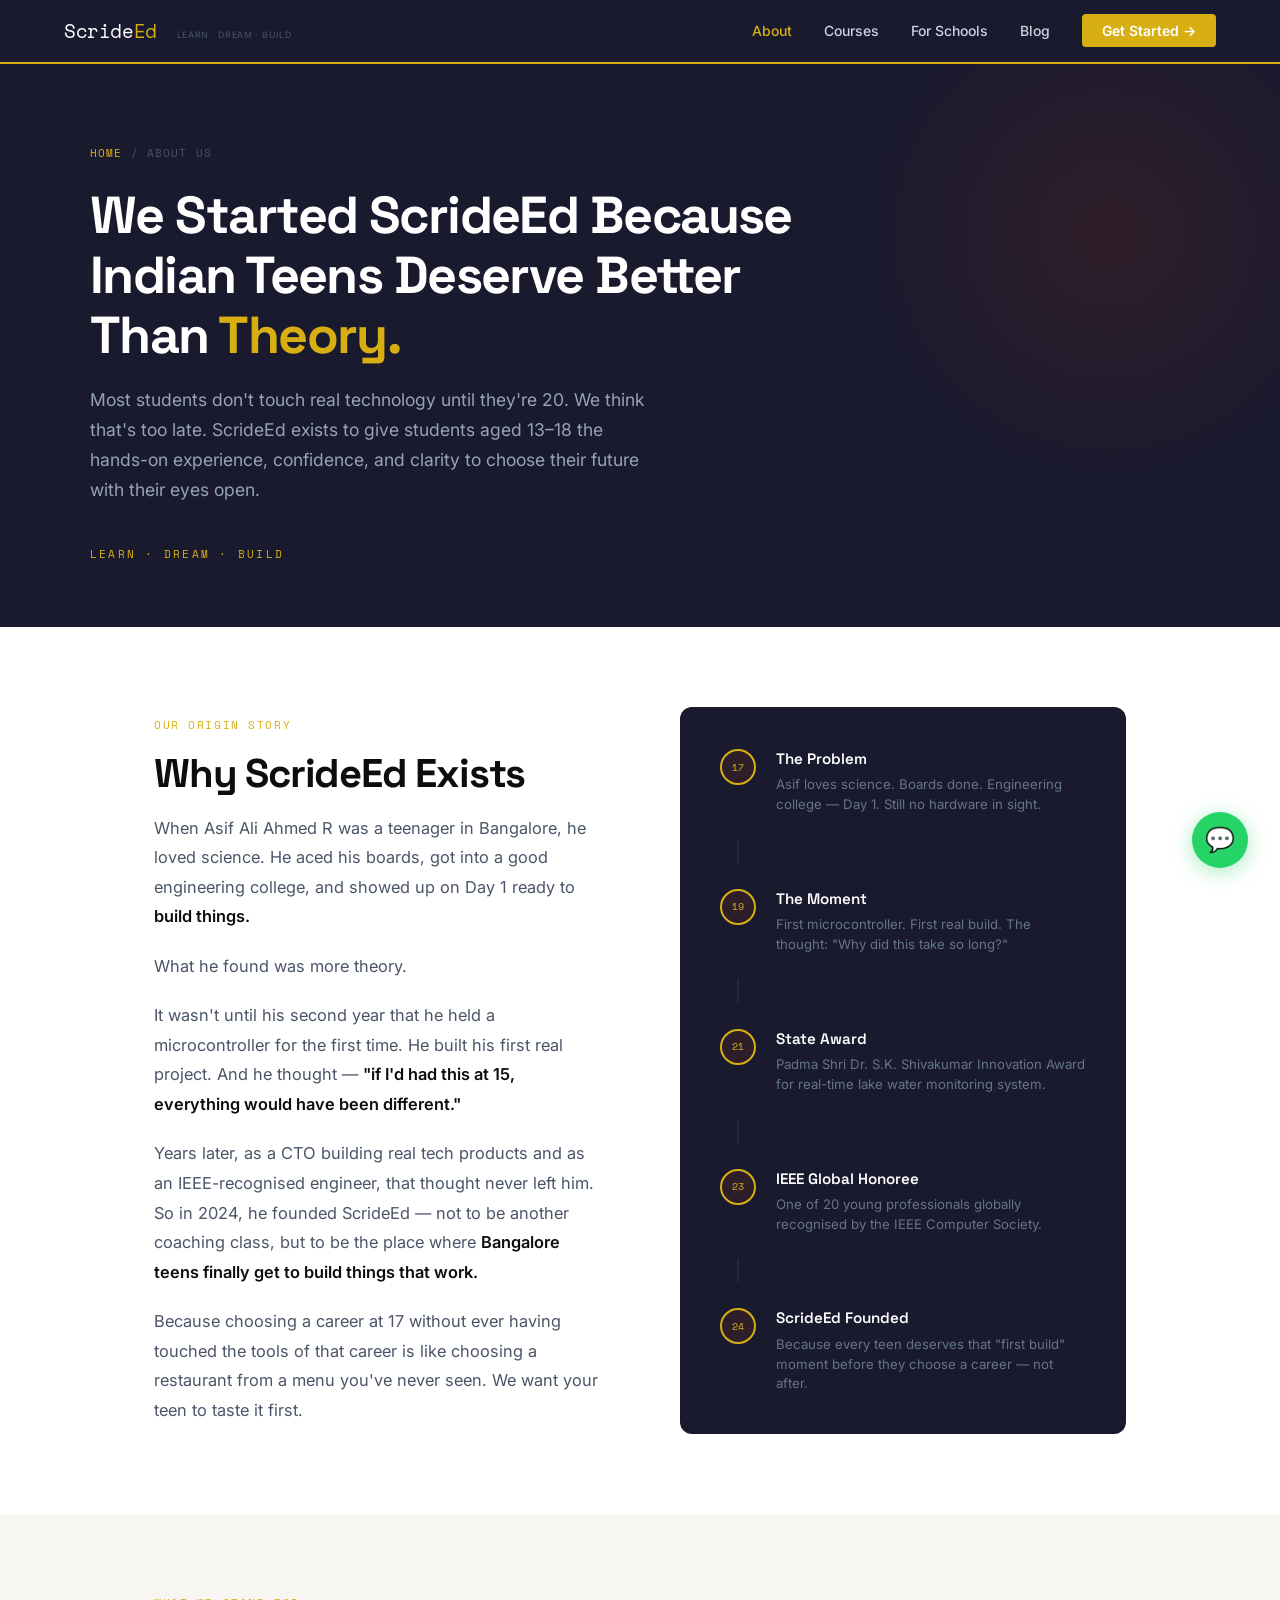
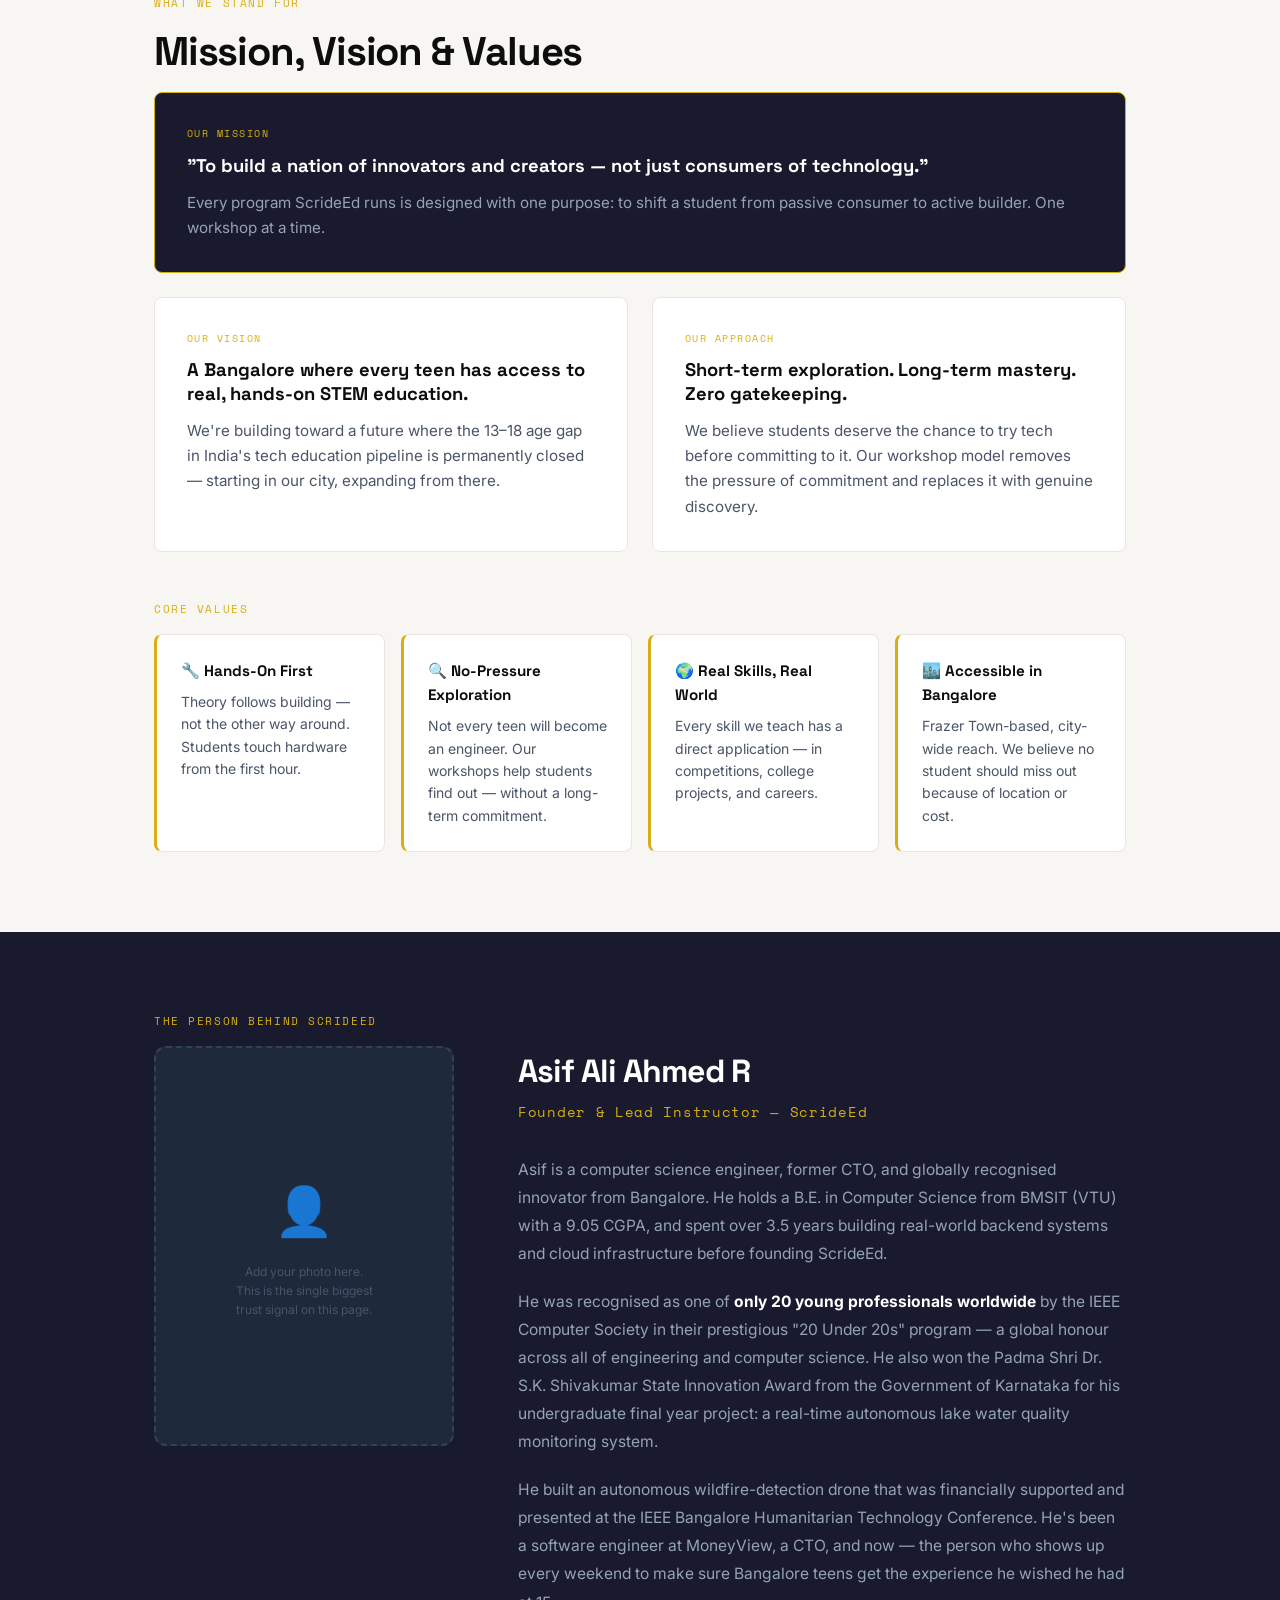
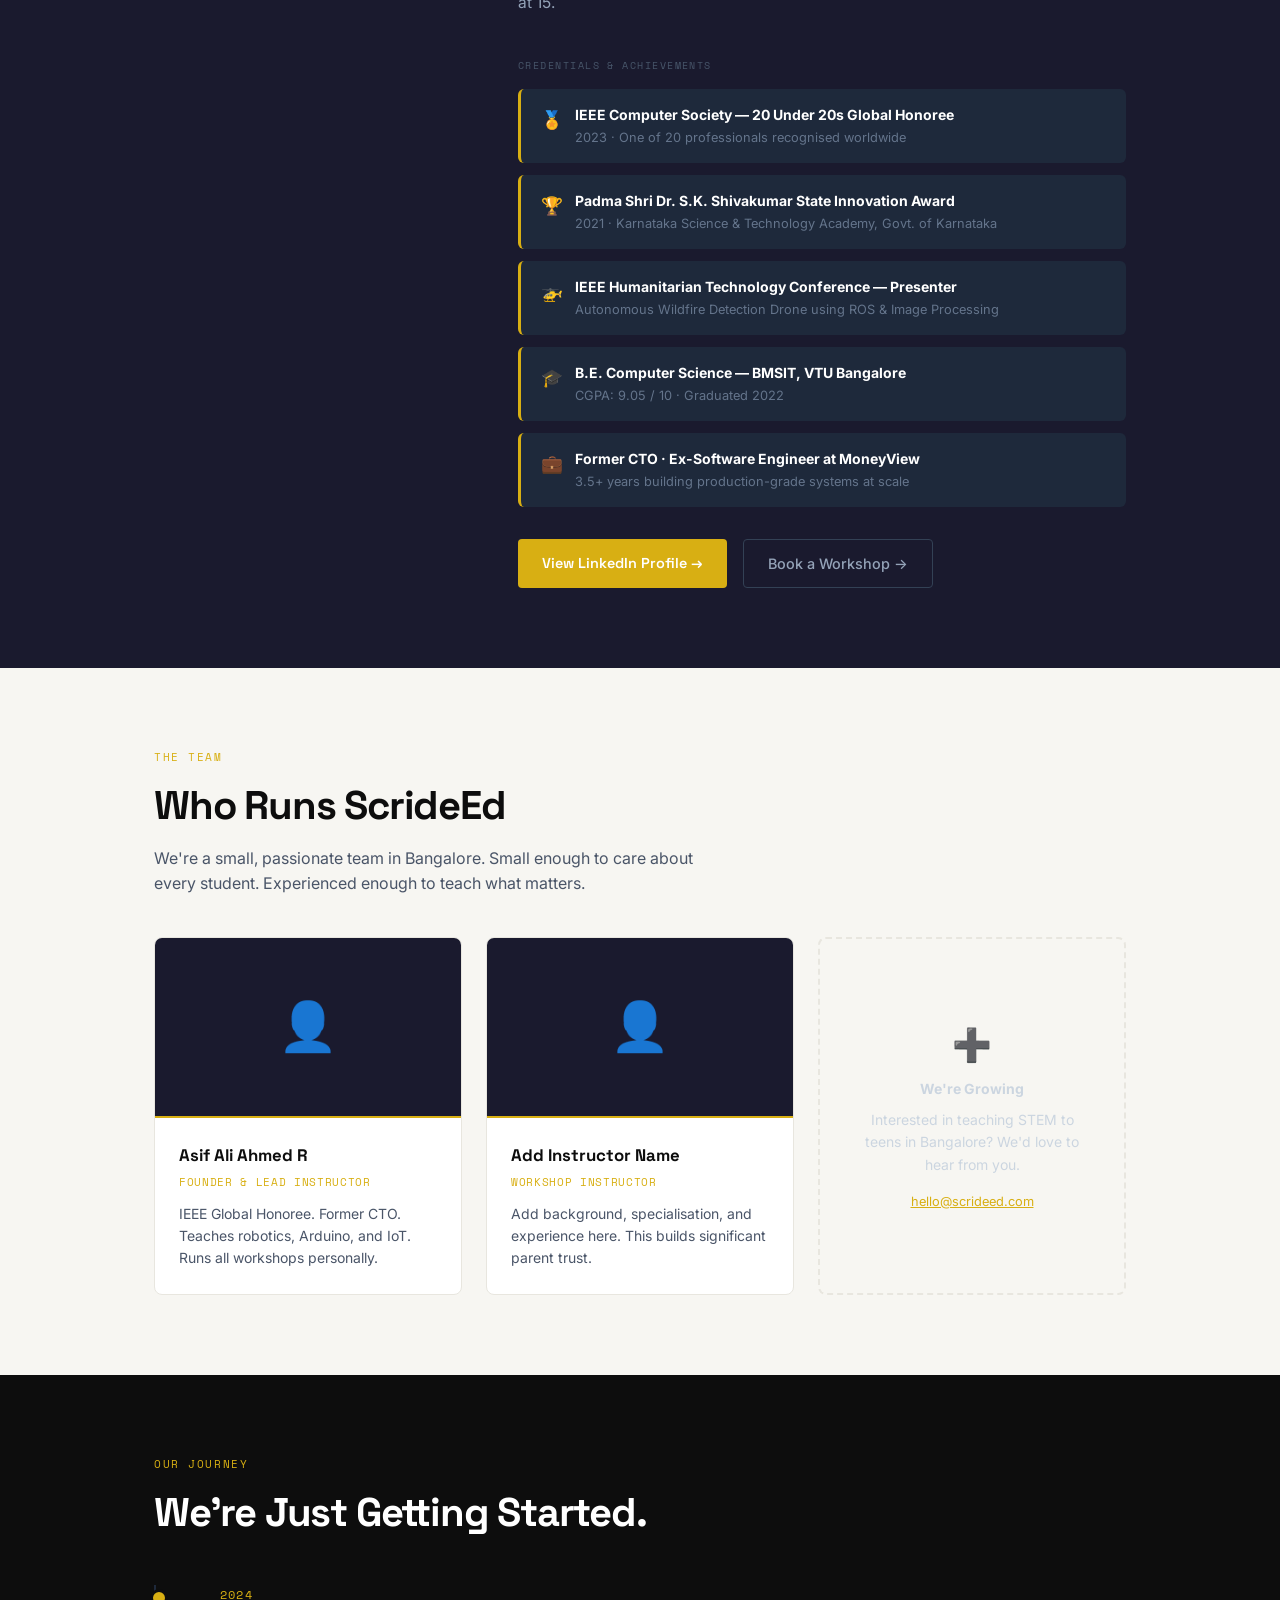
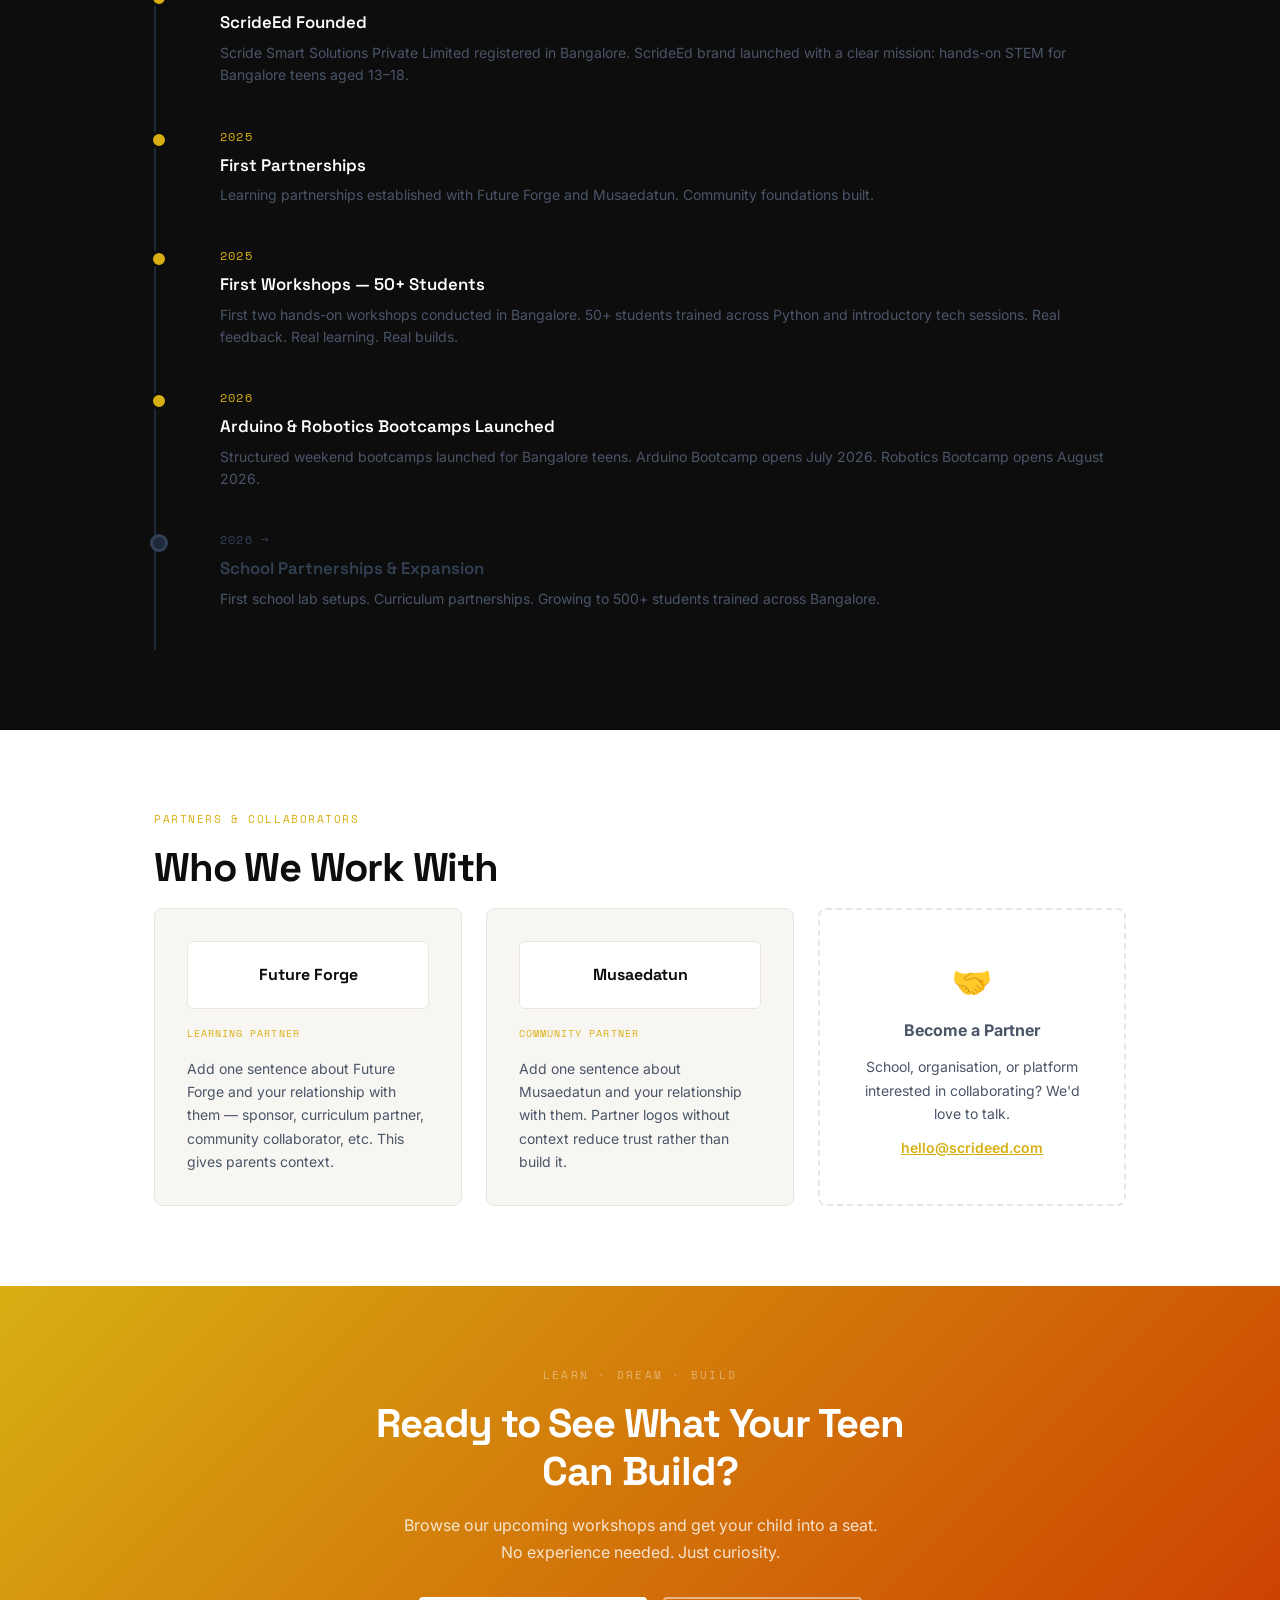
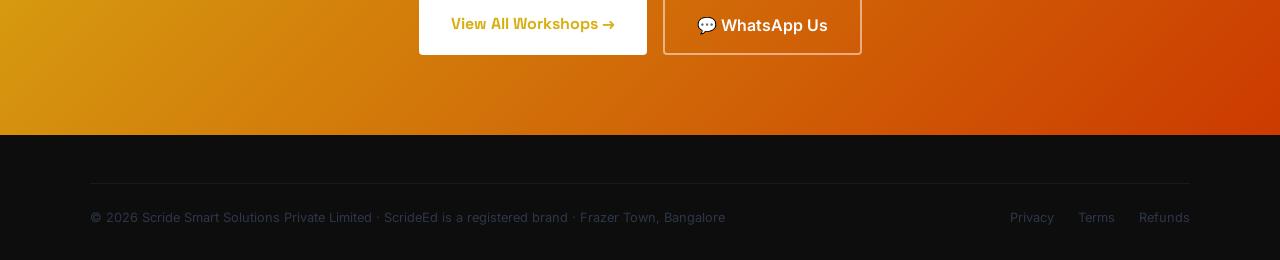
==== commit d43c9a81: "updated all the colour changes and got all the files in one folder" ====
--- a/ScrideEd_About.html
+++ b/ScrideEd_About.html
@@ -11,7 +11,7 @@
   :root {
     --ink: #0D0D0D;
     --paper: #F7F6F2;
-    --electric: #FF4D00;
+    --electric: #d8af13;
     --electric-dim: #FF4D0015;
     --wire: #1A1A2E;
     --steel: #4A5568;
@@ -715,9 +715,9 @@
 <nav>
   <a href="/" class="nav-logo">Scride<span>Ed</span> <small style="font-size:0.55rem;color:#475569;font-family:'Inter',sans-serif;font-weight:400;letter-spacing:0.08em;text-transform:uppercase;margin-left:0.5rem;">Learn · Dream · Build</small></a>
   <ul class="nav-links">
-    <li><a href="/about.html" class="active">About</a></li>
-    <li><a href="/courses.html">Courses</a></li>
-    <li><a href="/schools/">For Schools</a></li>
+    <li><a href="/ScrideEd_About.html" class="active">About</a></li>
+    <li><a href="/ScrideEd_Courses.html">Courses</a></li>
+    <li><a href="/ScrideEd_Schools.html">For Schools</a></li>
     <li><a href="/blog/">Blog</a></li>
     <li><a href="/contact.html" class="nav-cta">Get Started →</a></li>
   </ul>
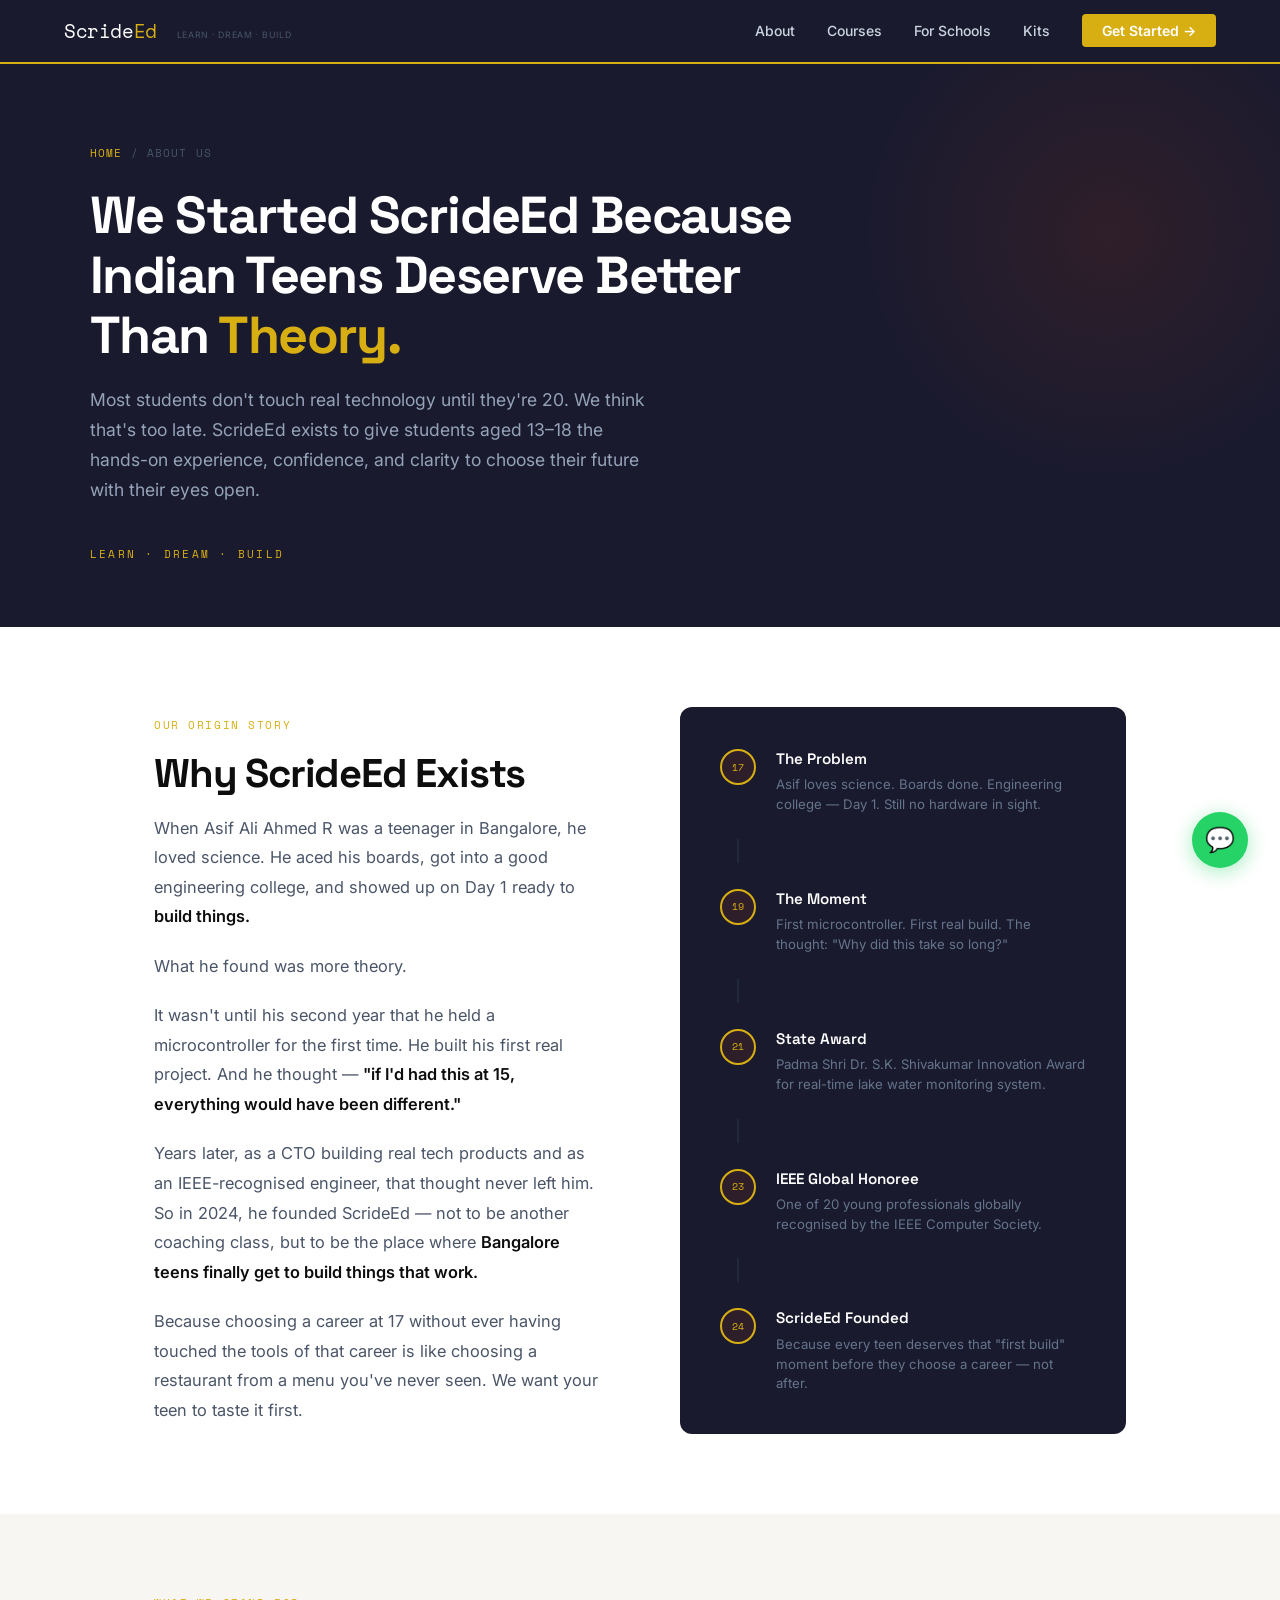
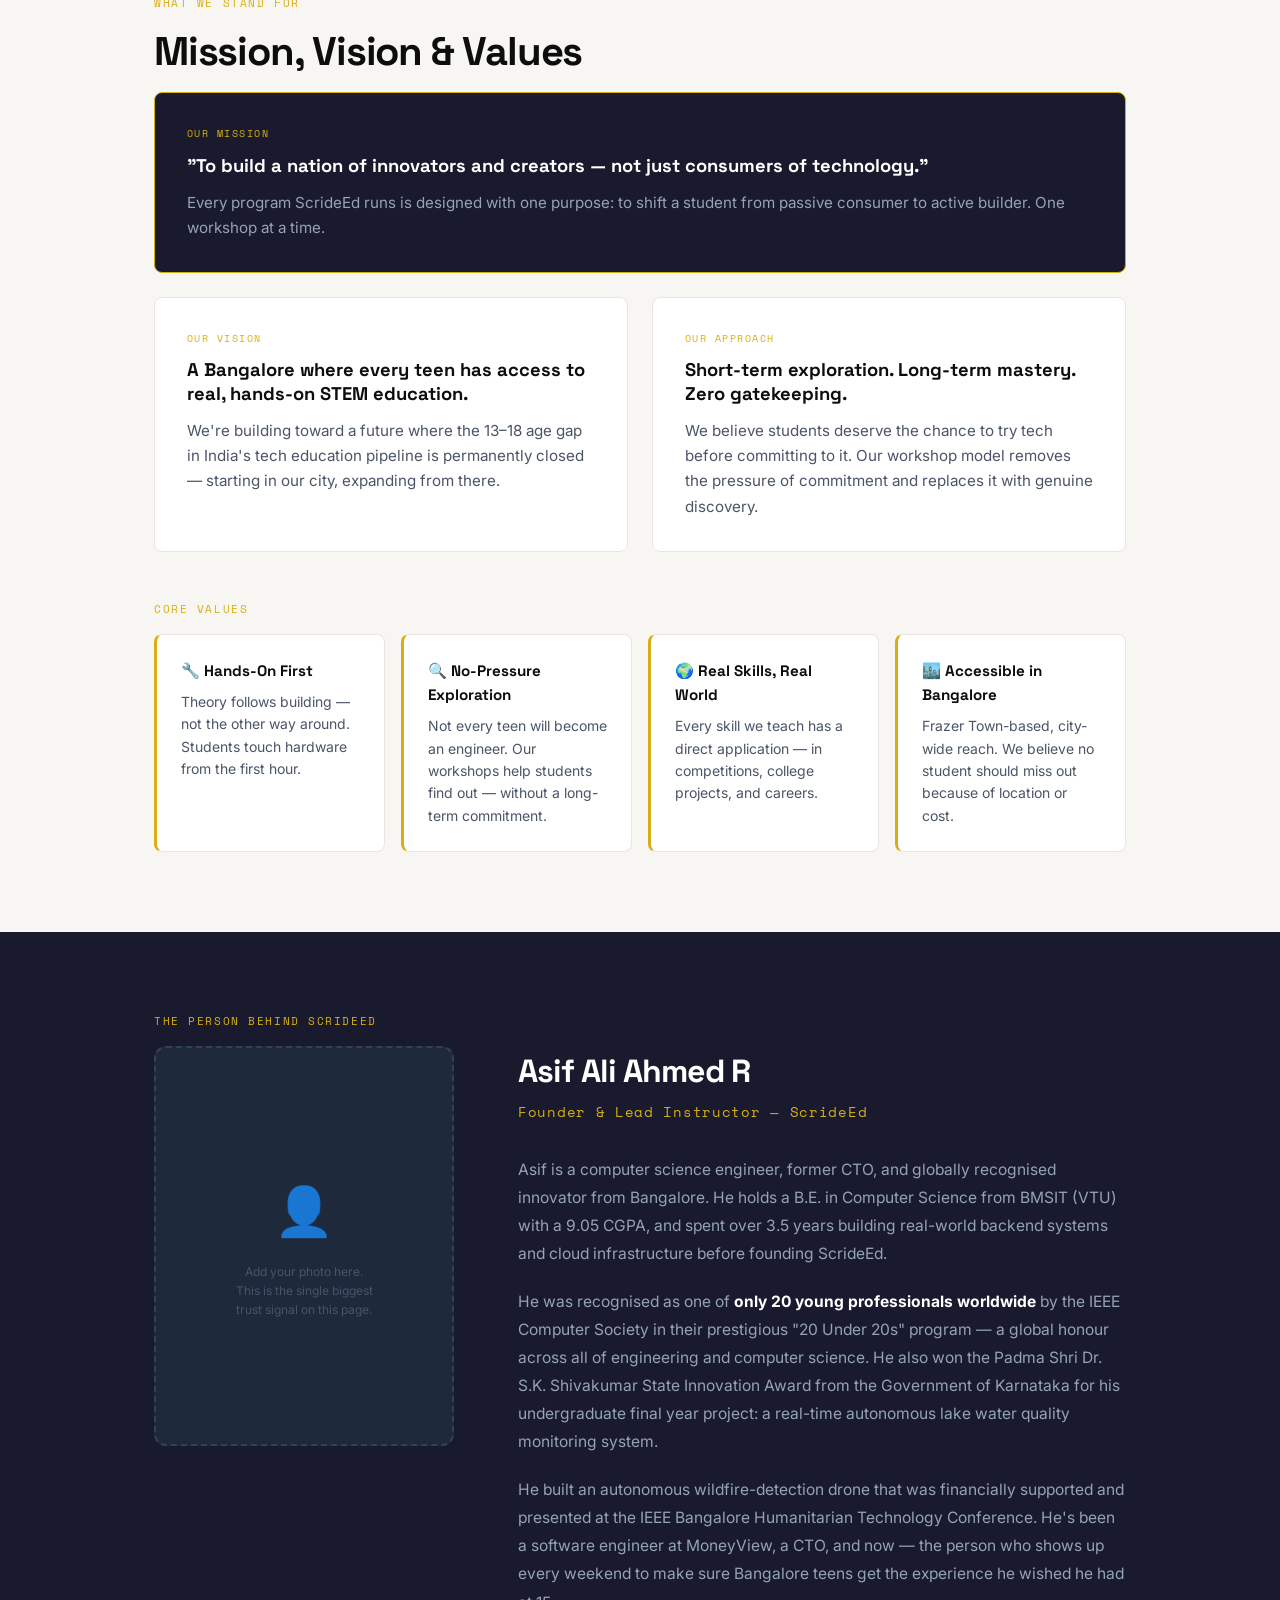
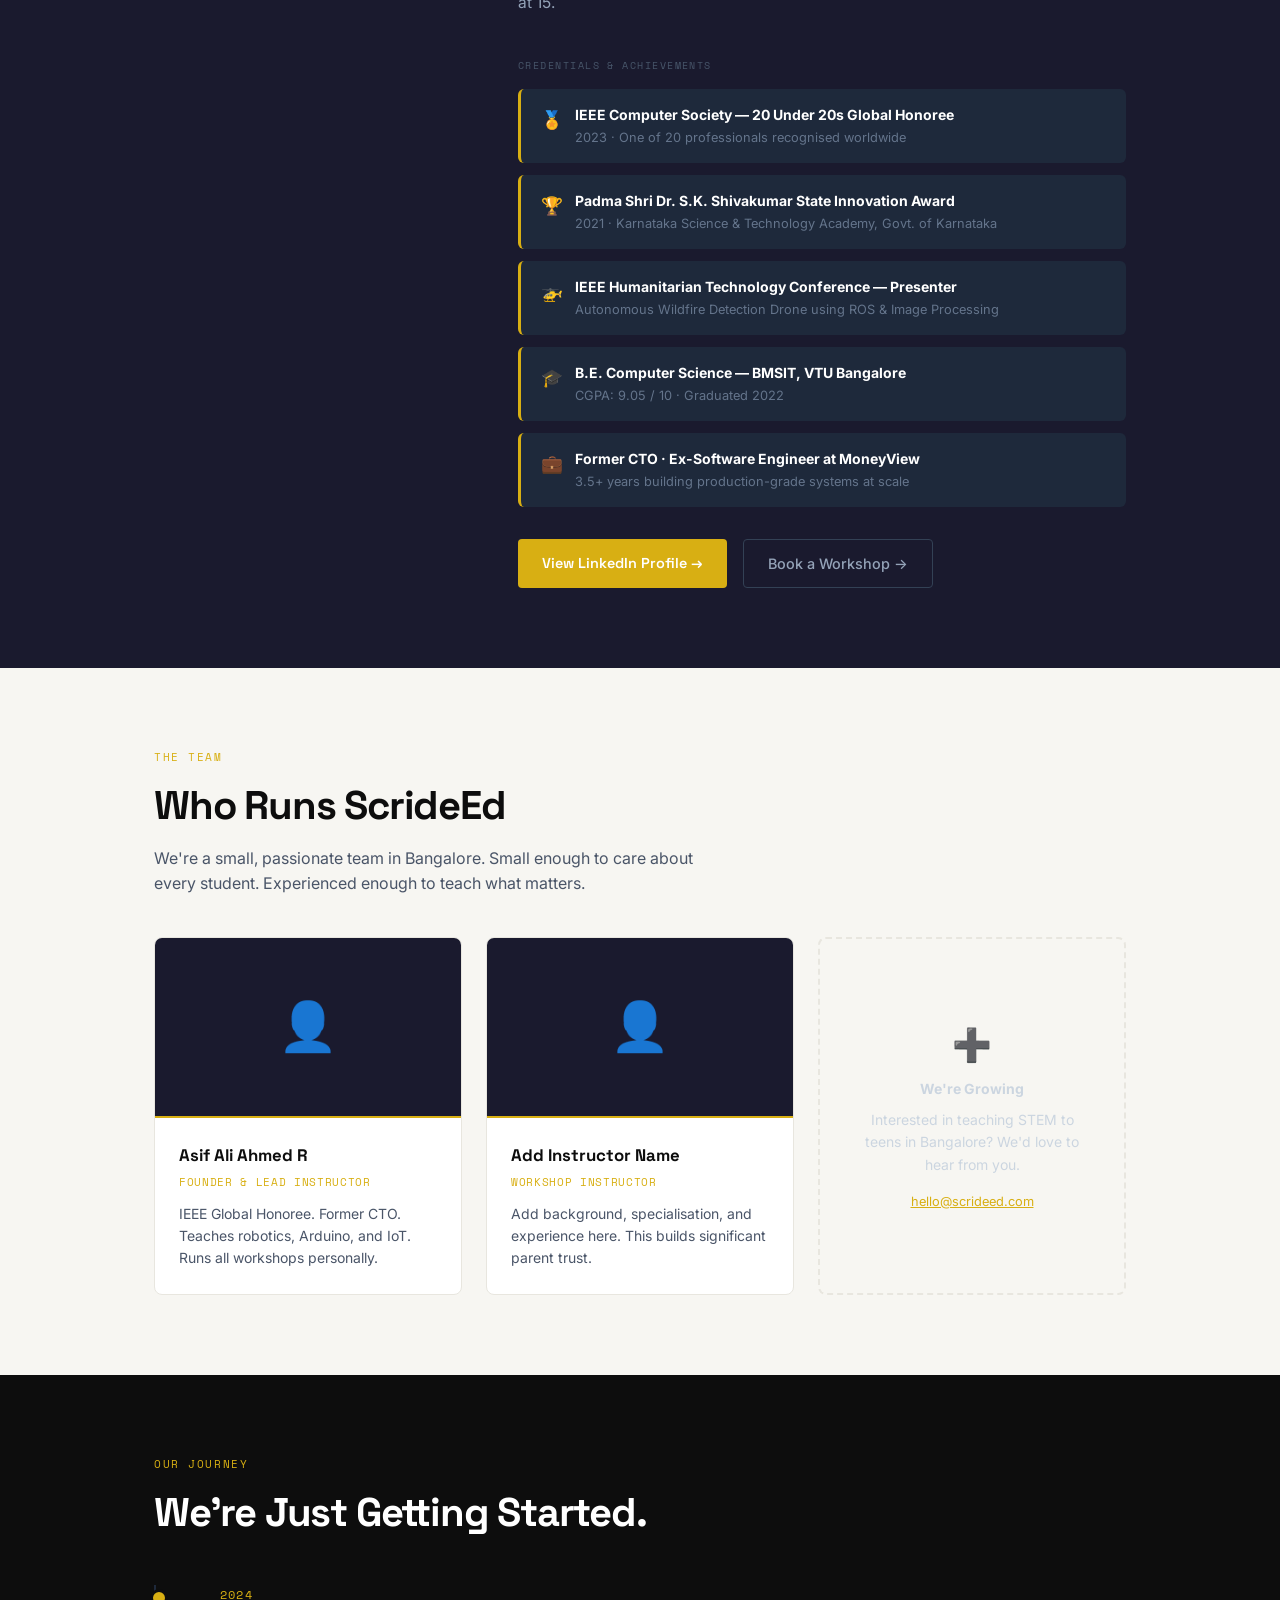
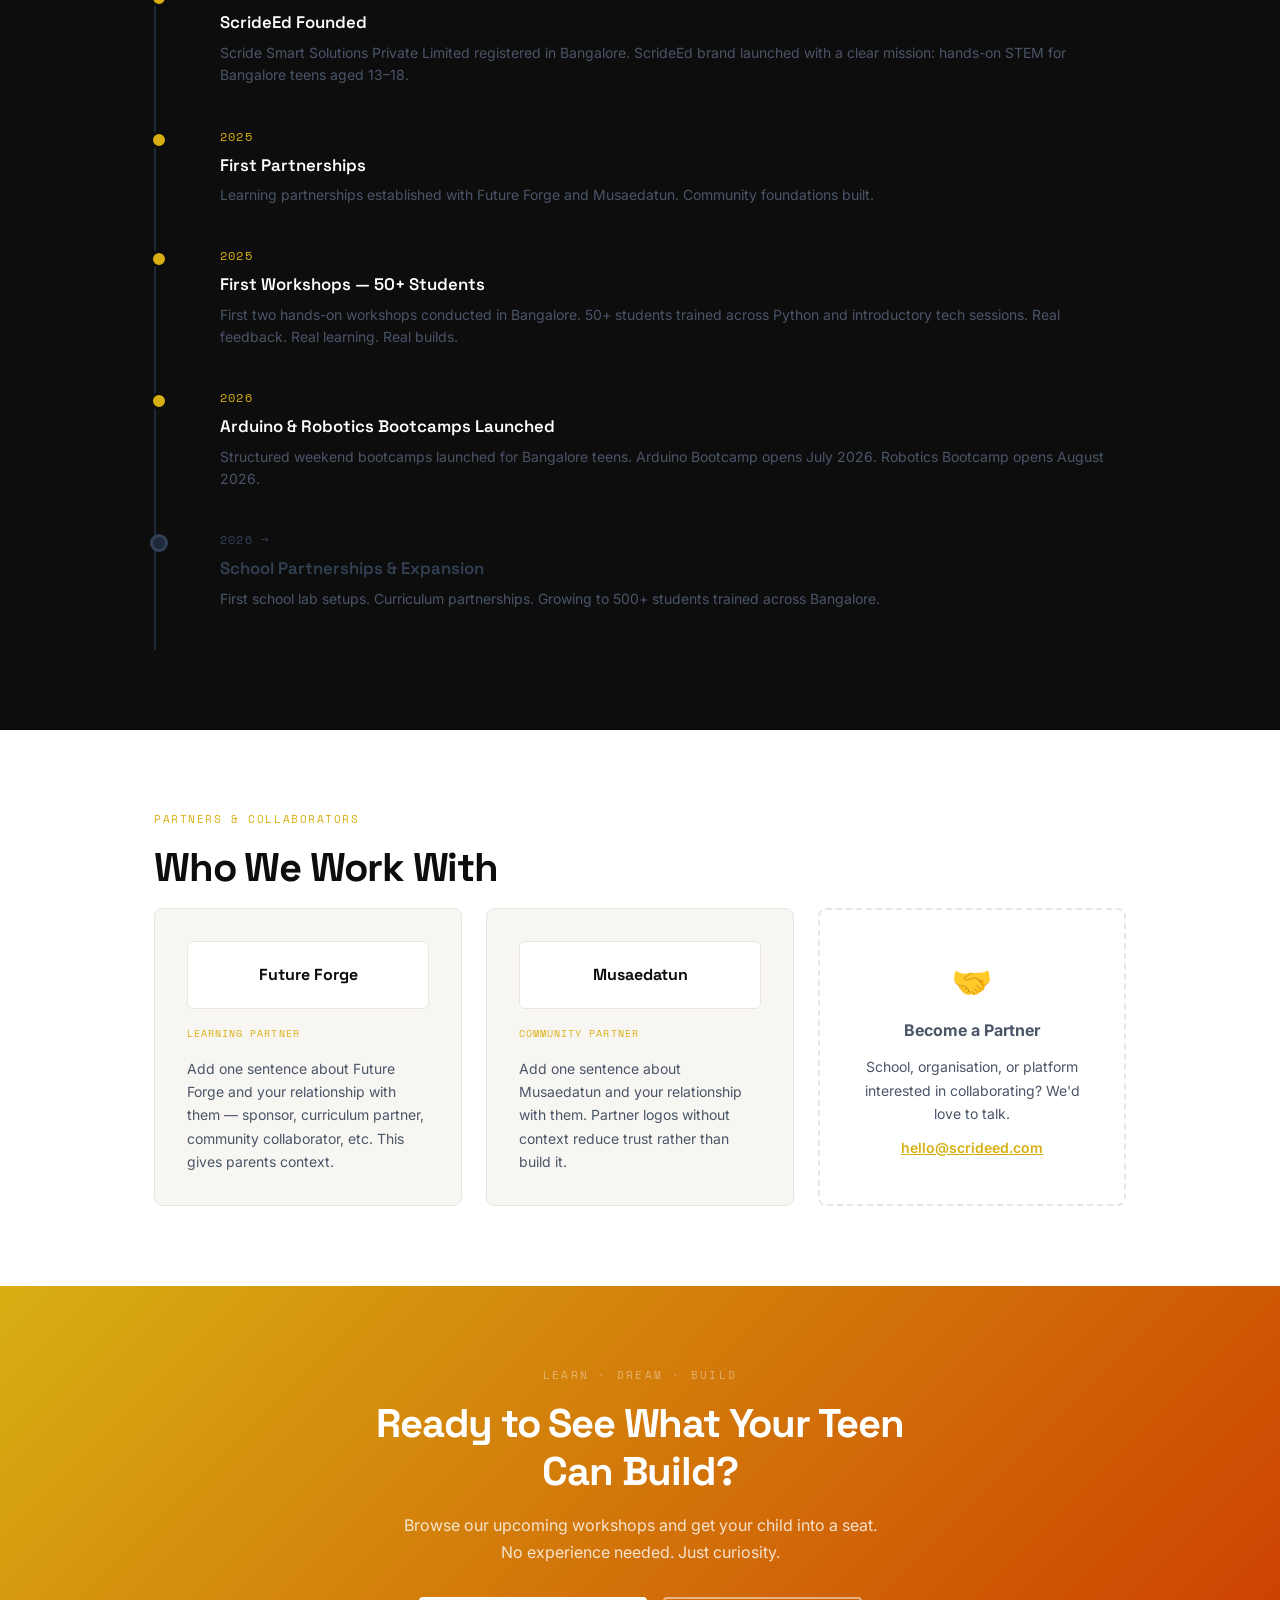
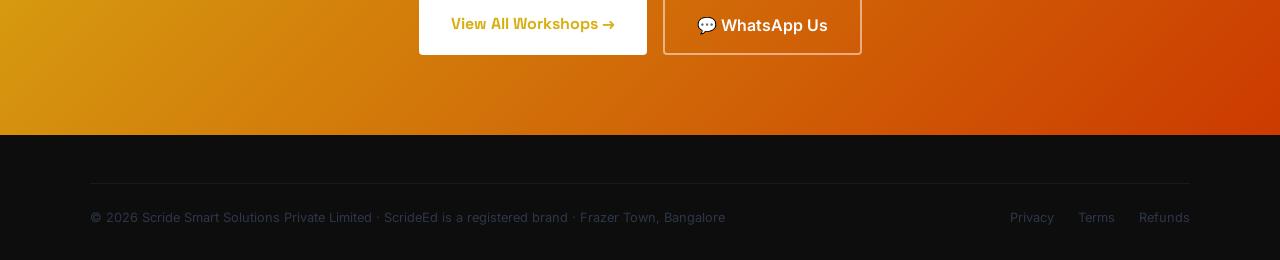
==== commit a4a34a7c: "fixed navigation linkes in the navigation bar" ====
--- a/ScrideEd_About.html
+++ b/ScrideEd_About.html
@@ -715,11 +715,11 @@
 <nav>
   <a href="/" class="nav-logo">Scride<span>Ed</span> <small style="font-size:0.55rem;color:#475569;font-family:'Inter',sans-serif;font-weight:400;letter-spacing:0.08em;text-transform:uppercase;margin-left:0.5rem;">Learn · Dream · Build</small></a>
   <ul class="nav-links">
-    <li><a href="/ScrideEd_About.html" class="active">About</a></li>
-    <li><a href="/ScrideEd_Courses.html">Courses</a></li>
-    <li><a href="/ScrideEd_Schools.html">For Schools</a></li>
-    <li><a href="/blog/">Blog</a></li>
-    <li><a href="/contact.html" class="nav-cta">Get Started →</a></li>
+    <li><a href="../ScrideEd_About.html">About</a></li>
+    <li><a href="../ScrideEd_Courses.html">Courses</a></li>
+    <li><a href="../ScrideEd_Schools.html">For Schools</a></li>
+    <li><a href="../ScrideEd_Kits.html">Kits</a></li>
+    <li><a href="../ScrideEd_Contact.html" class="nav-cta">Get Started →</a></li>
   </ul>
 </nav>
 
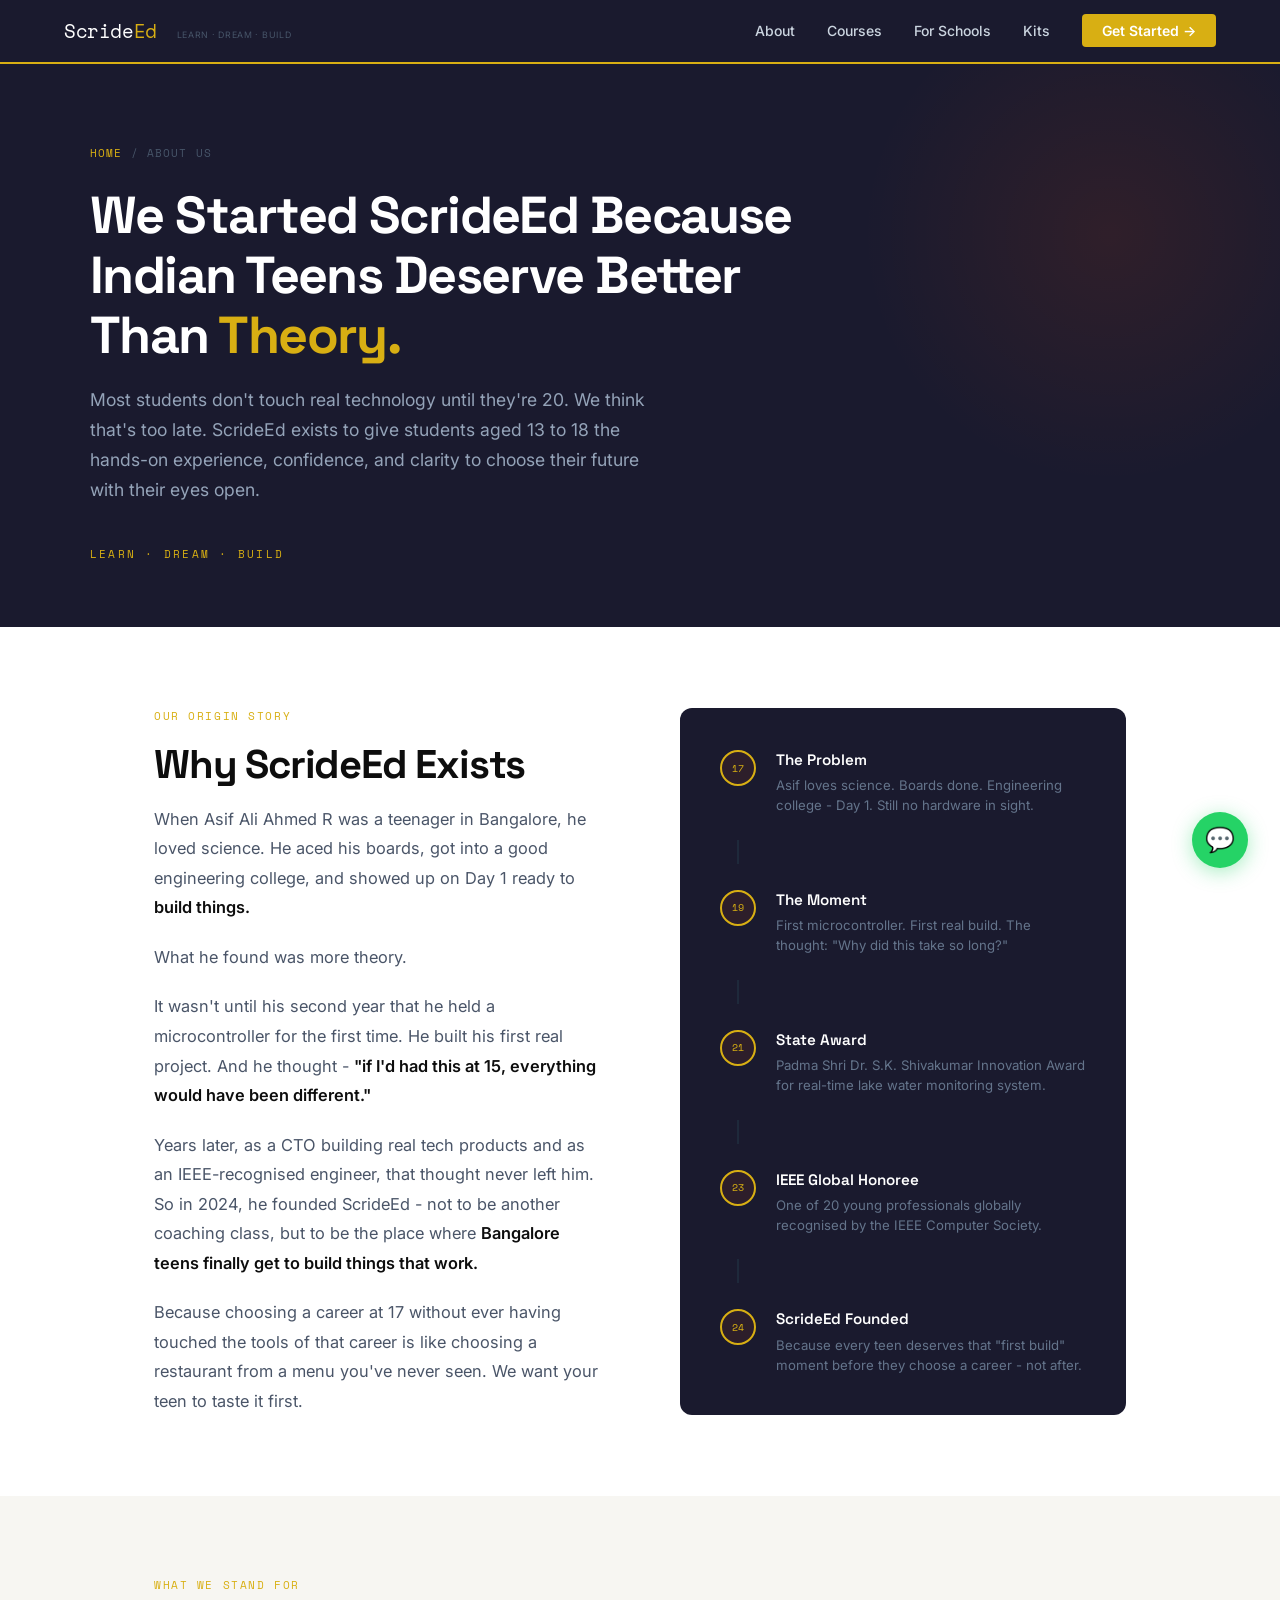
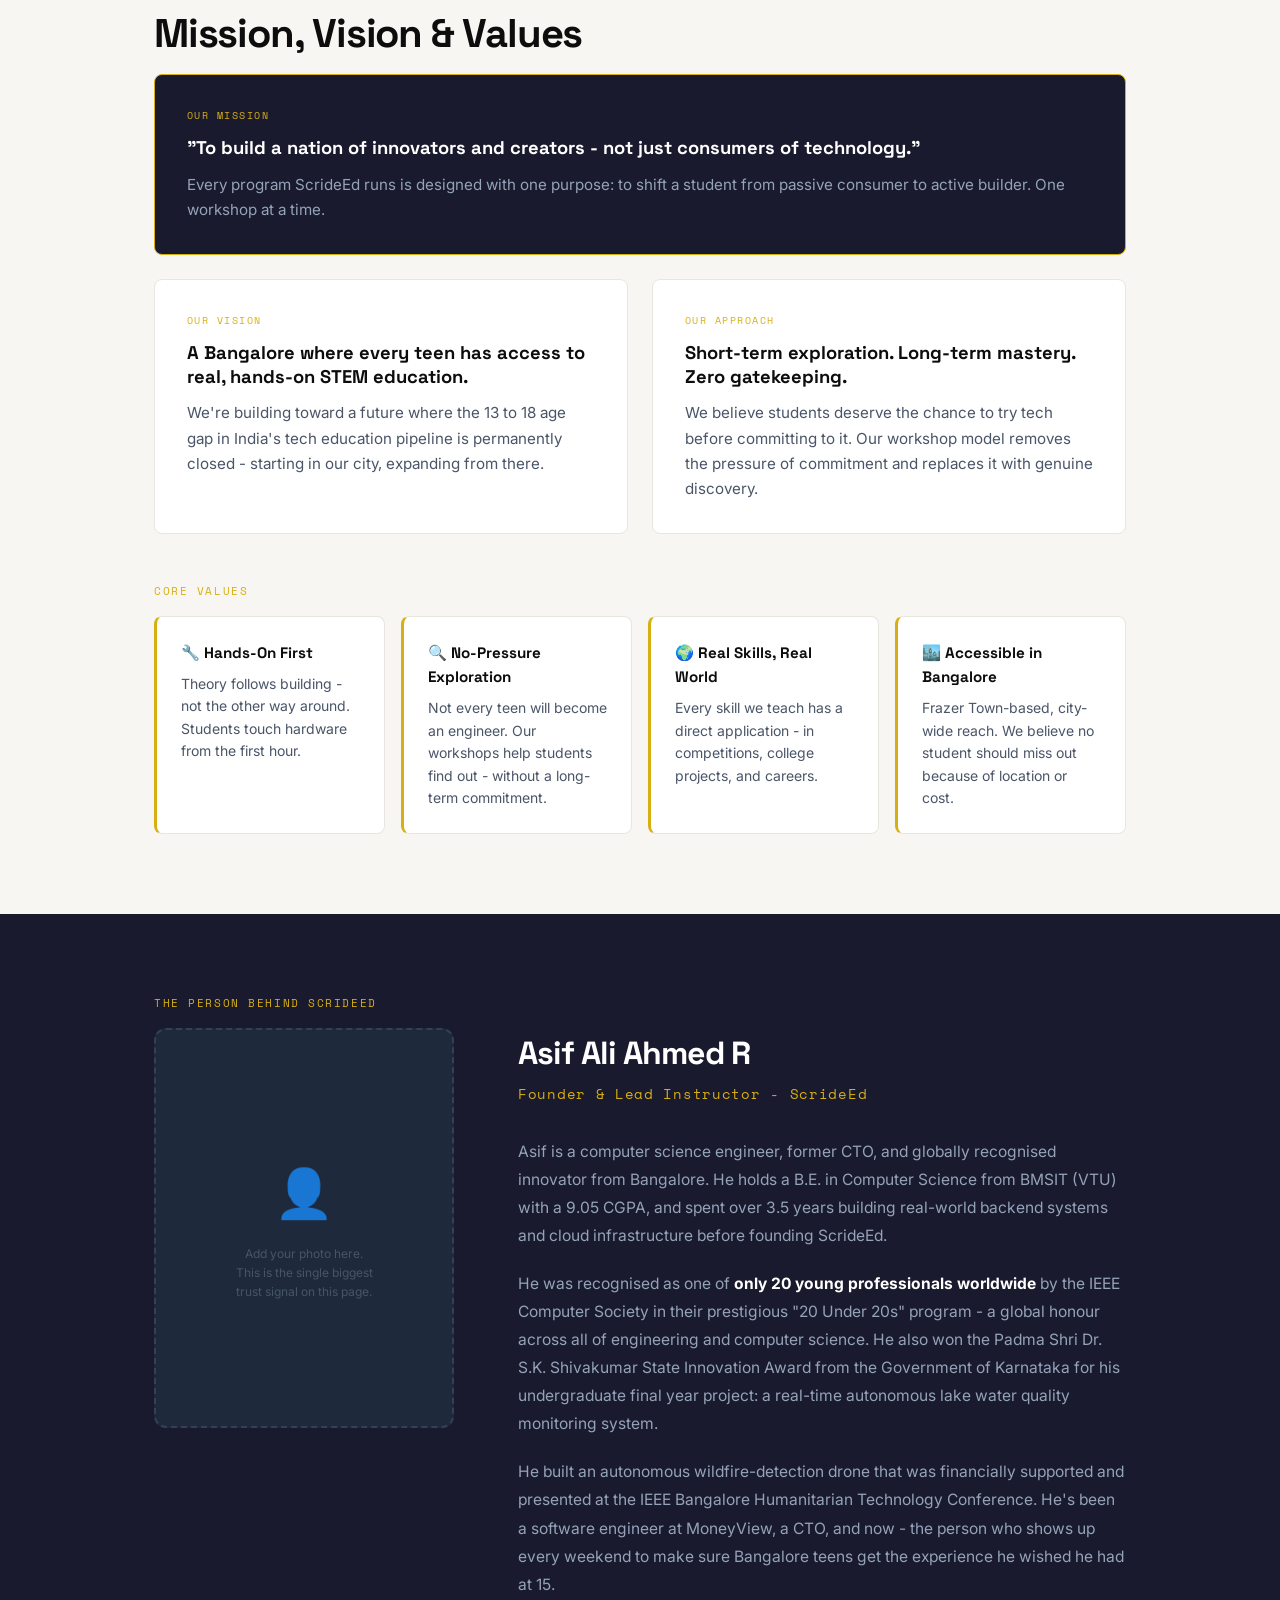
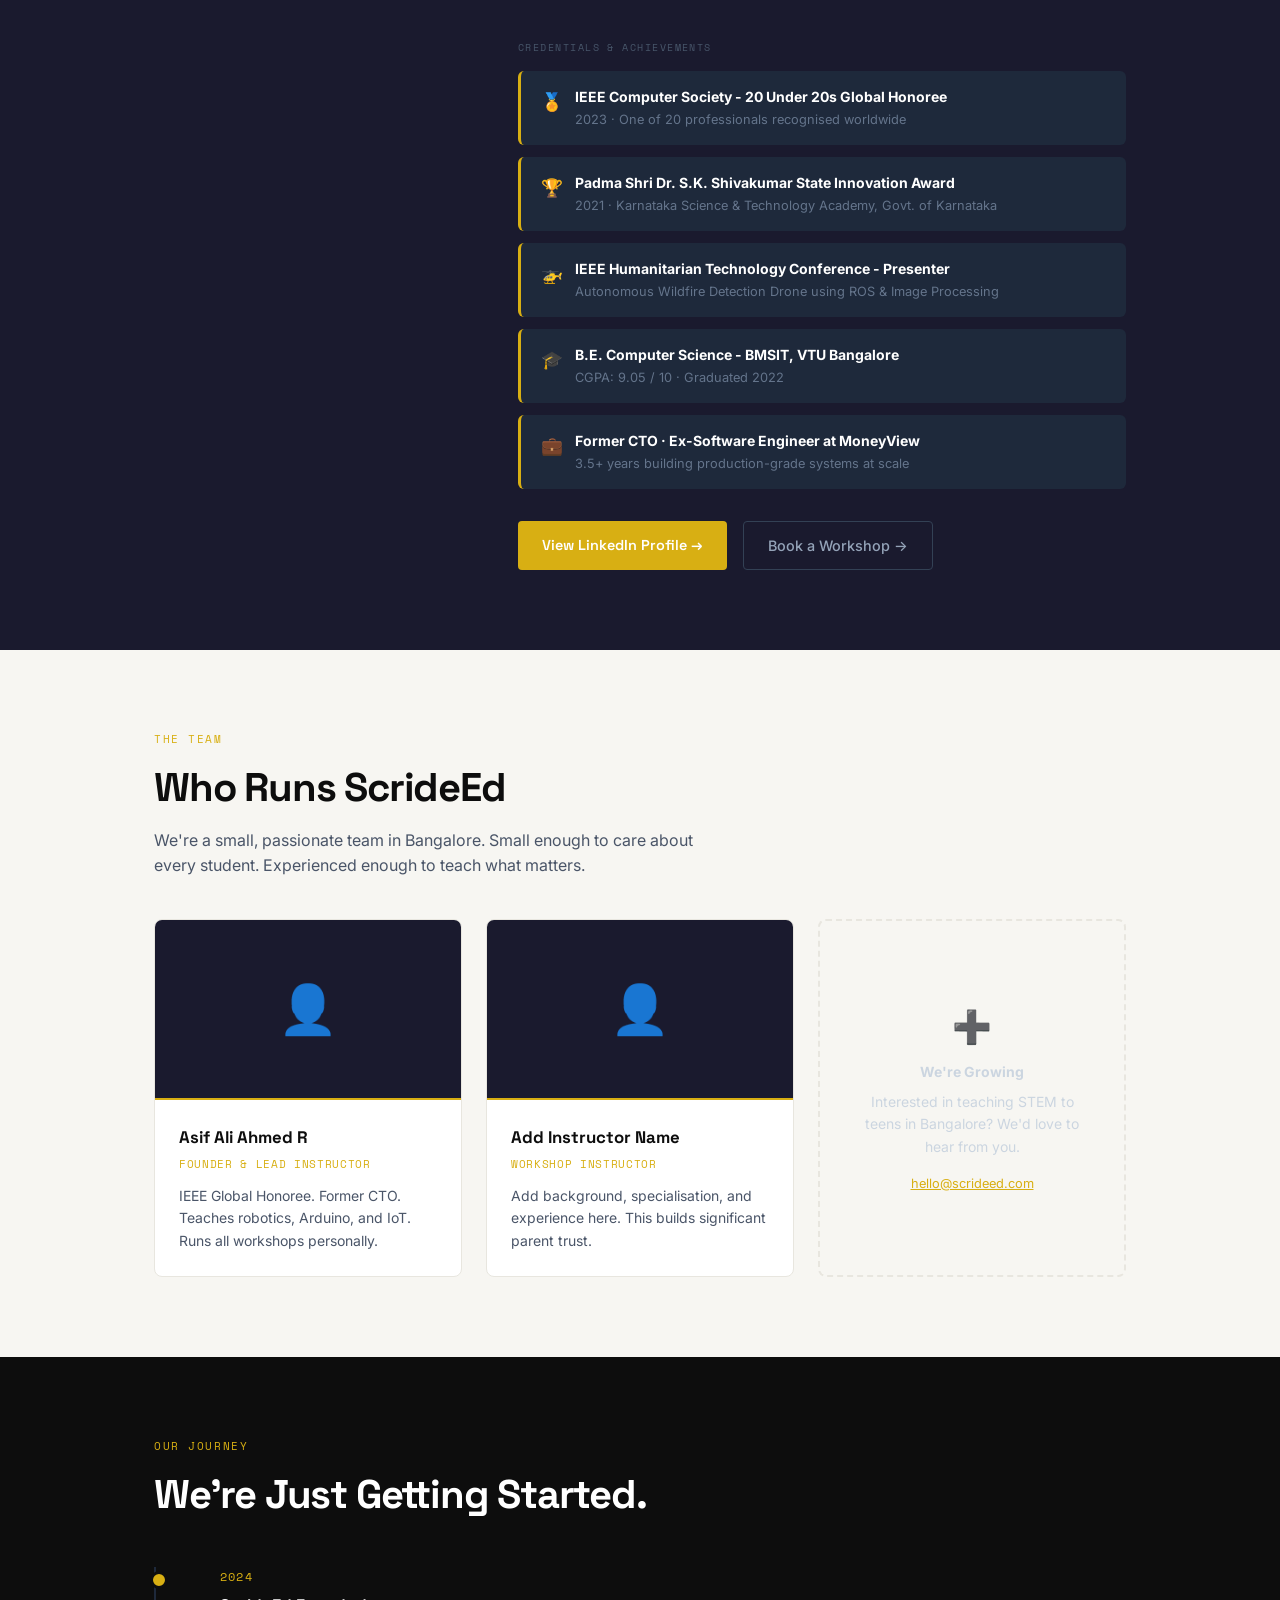
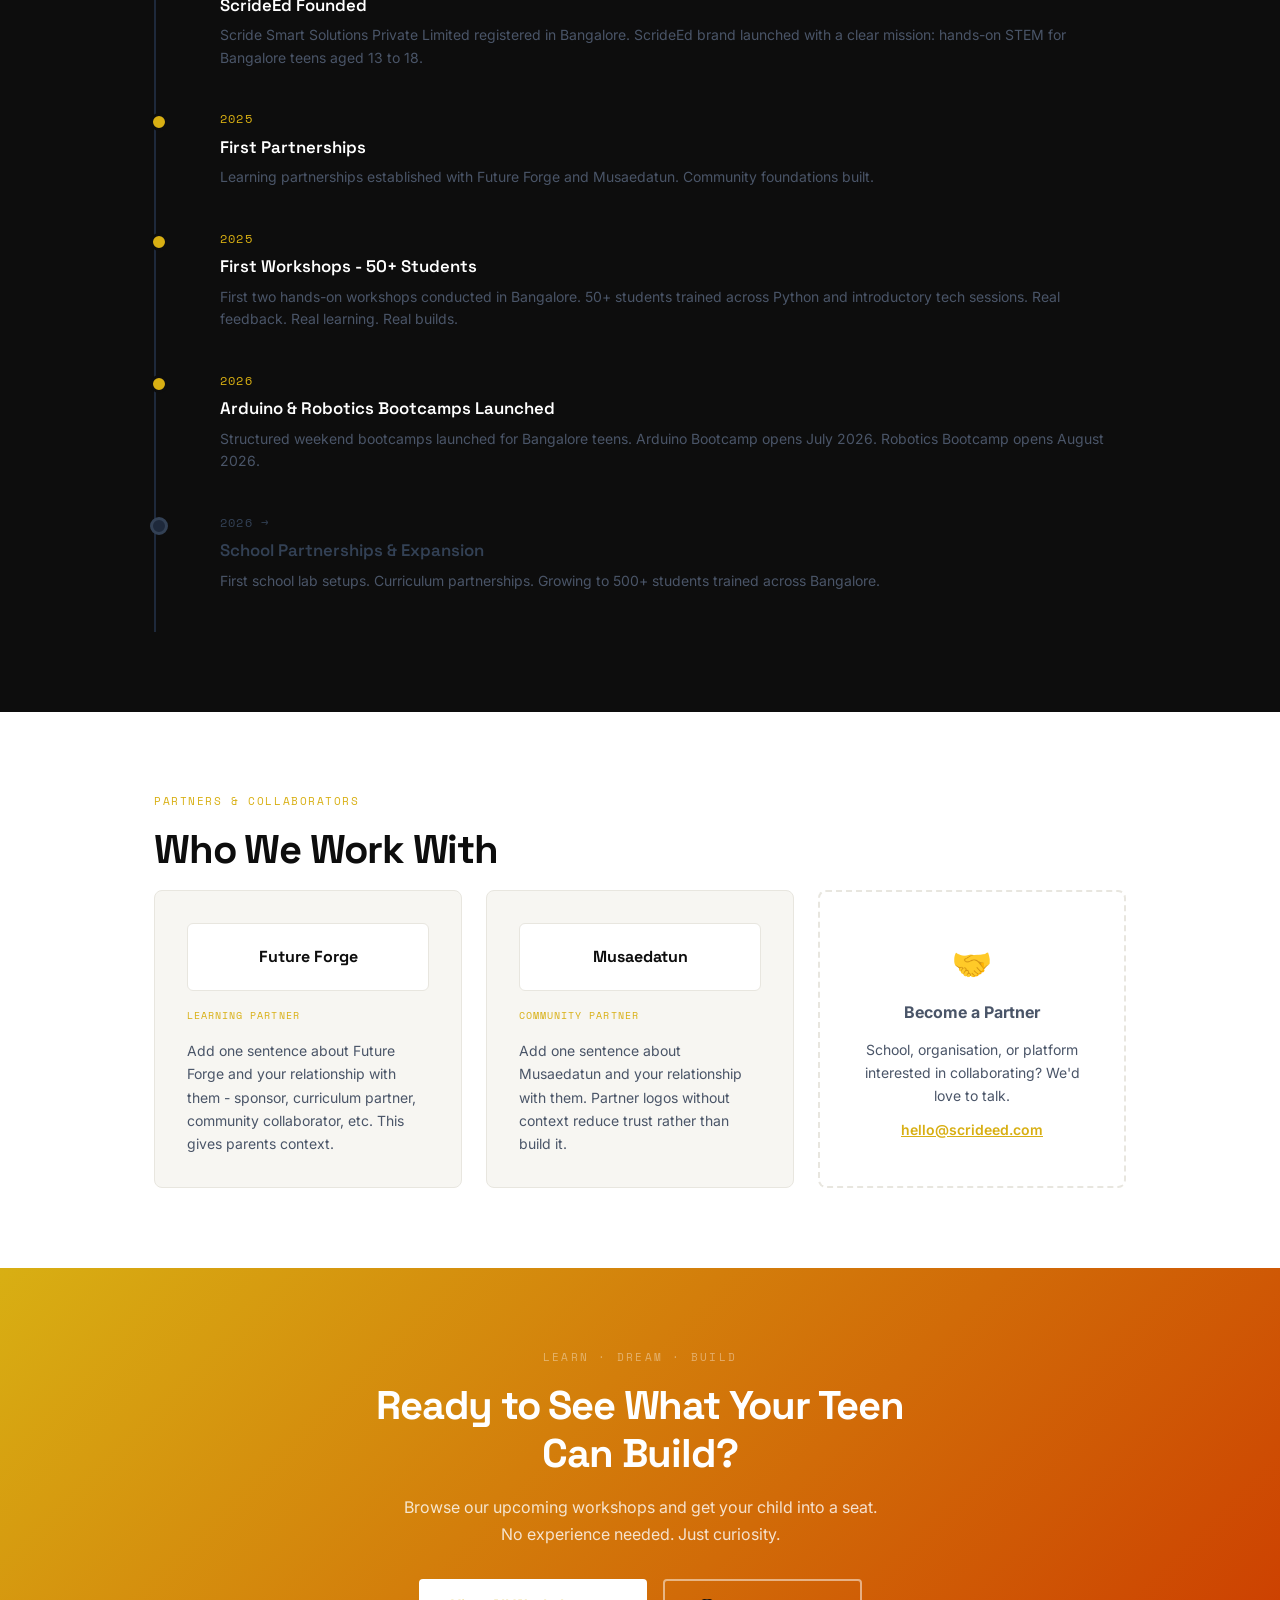
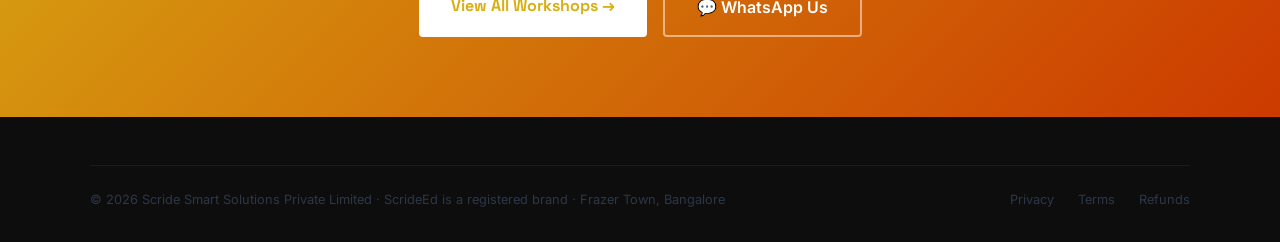
==== commit ccd3838d: "changes - 15072026" ====
--- a/ScrideEd_About.html
+++ b/ScrideEd_About.html
@@ -3,8 +3,8 @@
 <head>
 <meta charset="UTF-8">
 <meta name="viewport" content="width=device-width, initial-scale=1.0">
-<title>About ScrideEd — Bangalore's Teen STEM Platform | Founded by IEEE Honoree</title>
-<meta name="description" content="Meet the team behind ScrideEd. Founded by Asif Ali Ahmed R — IEEE Global Honoree, former CTO, and award-winning engineer — on a mission to give Bangalore teens real tech skills before college.">
+<title>About ScrideEd - Bangalore's Teen STEM Platform | Founded by IEEE Honoree</title>
+<meta name="description" content="Meet the team behind ScrideEd. Founded by Asif Ali Ahmed R - IEEE Global Honoree, former CTO, and award-winning engineer - on a mission to give Bangalore teens real tech skills before college.">
 <link rel="preconnect" href="https://fonts.googleapis.com">
 <link href="https://fonts.googleapis.com/css2?family=Space+Grotesk:wght@400;500;600;700&family=Inter:wght@400;500&family=Space+Mono:wght@400;700&display=swap" rel="stylesheet">
 <style>
@@ -728,7 +728,7 @@
   <div style="max-width:1100px;margin:0 auto;">
     <div class="breadcrumb"><a href="/">Home</a> / About Us</div>
     <h1>We Started ScrideEd Because Indian Teens Deserve Better Than <em>Theory.</em></h1>
-    <p>Most students don't touch real technology until they're 20. We think that's too late. ScrideEd exists to give students aged 13–18 the hands-on experience, confidence, and clarity to choose their future with their eyes open.</p>
+    <p>Most students don't touch real technology until they're 20. We think that's too late. ScrideEd exists to give students aged 13 to 18 the hands-on experience, confidence, and clarity to choose their future with their eyes open.</p>
     <div class="tagline-strip">Learn · Dream · Build</div>
   </div>
 </section>
@@ -742,8 +742,8 @@
         <h2 class="section-heading">Why ScrideEd Exists</h2>
         <p>When Asif Ali Ahmed R was a teenager in Bangalore, he loved science. He aced his boards, got into a good engineering college, and showed up on Day 1 ready to <strong>build things.</strong></p>
         <p>What he found was more theory.</p>
-        <p>It wasn't until his second year that he held a microcontroller for the first time. He built his first real project. And he thought — <strong>"if I'd had this at 15, everything would have been different."</strong></p>
-        <p>Years later, as a CTO building real tech products and as an IEEE-recognised engineer, that thought never left him. So in 2024, he founded ScrideEd — not to be another coaching class, but to be the place where <strong>Bangalore teens finally get to build things that work.</strong></p>
+        <p>It wasn't until his second year that he held a microcontroller for the first time. He built his first real project. And he thought - <strong>"if I'd had this at 15, everything would have been different."</strong></p>
+        <p>Years later, as a CTO building real tech products and as an IEEE-recognised engineer, that thought never left him. So in 2024, he founded ScrideEd - not to be another coaching class, but to be the place where <strong>Bangalore teens finally get to build things that work.</strong></p>
         <p>Because choosing a career at 17 without ever having touched the tools of that career is like choosing a restaurant from a menu you've never seen. We want your teen to taste it first.</p>
       </div>
       <div class="story-visual">
@@ -751,7 +751,7 @@
           <div class="timeline-dot">17</div>
           <div class="timeline-content">
             <h4>The Problem</h4>
-            <p>Asif loves science. Boards done. Engineering college — Day 1. Still no hardware in sight.</p>
+            <p>Asif loves science. Boards done. Engineering college - Day 1. Still no hardware in sight.</p>
           </div>
         </div>
         <div class="timeline-connector"></div>
@@ -783,7 +783,7 @@
           <div class="timeline-dot">24</div>
           <div class="timeline-content">
             <h4>ScrideEd Founded</h4>
-            <p>Because every teen deserves that "first build" moment before they choose a career — not after.</p>
+            <p>Because every teen deserves that "first build" moment before they choose a career - not after.</p>
           </div>
         </div>
       </div>
@@ -799,13 +799,13 @@
     <div class="mvv-grid">
       <div class="mvv-card mission">
         <div class="mvv-label">Our Mission</div>
-        <h3>"To build a nation of innovators and creators — not just consumers of technology."</h3>
+        <h3>"To build a nation of innovators and creators - not just consumers of technology."</h3>
         <p>Every program ScrideEd runs is designed with one purpose: to shift a student from passive consumer to active builder. One workshop at a time.</p>
       </div>
       <div class="mvv-card">
         <div class="mvv-label">Our Vision</div>
         <h3>A Bangalore where every teen has access to real, hands-on STEM education.</h3>
-        <p>We're building toward a future where the 13–18 age gap in India's tech education pipeline is permanently closed — starting in our city, expanding from there.</p>
+        <p>We're building toward a future where the 13 to 18 age gap in India's tech education pipeline is permanently closed - starting in our city, expanding from there.</p>
       </div>
       <div class="mvv-card">
         <div class="mvv-label">Our Approach</div>
@@ -817,15 +817,15 @@
     <div class="values-grid">
       <div class="value-pill">
         <h4>🔧 Hands-On First</h4>
-        <p>Theory follows building — not the other way around. Students touch hardware from the first hour.</p>
+        <p>Theory follows building - not the other way around. Students touch hardware from the first hour.</p>
       </div>
       <div class="value-pill">
         <h4>🔍 No-Pressure Exploration</h4>
-        <p>Not every teen will become an engineer. Our workshops help students find out — without a long-term commitment.</p>
+        <p>Not every teen will become an engineer. Our workshops help students find out - without a long-term commitment.</p>
       </div>
       <div class="value-pill">
         <h4>🌍 Real Skills, Real World</h4>
-        <p>Every skill we teach has a direct application — in competitions, college projects, and careers.</p>
+        <p>Every skill we teach has a direct application - in competitions, college projects, and careers.</p>
       </div>
       <div class="value-pill">
         <h4>🏙️ Accessible in Bangalore</h4>
@@ -848,11 +848,11 @@
       </div>
       <div>
         <div class="founder-name">Asif Ali Ahmed R</div>
-        <div class="founder-title">Founder & Lead Instructor — ScrideEd</div>
+        <div class="founder-title">Founder & Lead Instructor - ScrideEd</div>
         <div class="founder-bio">
           <p>Asif is a computer science engineer, former CTO, and globally recognised innovator from Bangalore. He holds a B.E. in Computer Science from BMSIT (VTU) with a 9.05 CGPA, and spent over 3.5 years building real-world backend systems and cloud infrastructure before founding ScrideEd.</p>
-          <p>He was recognised as one of <strong style="color:var(--white);">only 20 young professionals worldwide</strong> by the IEEE Computer Society in their prestigious "20 Under 20s" program — a global honour across all of engineering and computer science. He also won the Padma Shri Dr. S.K. Shivakumar State Innovation Award from the Government of Karnataka for his undergraduate final year project: a real-time autonomous lake water quality monitoring system.</p>
-          <p>He built an autonomous wildfire-detection drone that was financially supported and presented at the IEEE Bangalore Humanitarian Technology Conference. He's been a software engineer at MoneyView, a CTO, and now — the person who shows up every weekend to make sure Bangalore teens get the experience he wished he had at 15.</p>
+          <p>He was recognised as one of <strong style="color:var(--white);">only 20 young professionals worldwide</strong> by the IEEE Computer Society in their prestigious "20 Under 20s" program - a global honour across all of engineering and computer science. He also won the Padma Shri Dr. S.K. Shivakumar State Innovation Award from the Government of Karnataka for his undergraduate final year project: a real-time autonomous lake water quality monitoring system.</p>
+          <p>He built an autonomous wildfire-detection drone that was financially supported and presented at the IEEE Bangalore Humanitarian Technology Conference. He's been a software engineer at MoneyView, a CTO, and now - the person who shows up every weekend to make sure Bangalore teens get the experience he wished he had at 15.</p>
         </div>
         <div class="creds-section">
           <div class="creds-label">Credentials & Achievements</div>
@@ -860,7 +860,7 @@
             <div class="cred-item">
               <div class="cred-icon">🏅</div>
               <div class="cred-text">
-                <strong>IEEE Computer Society — 20 Under 20s Global Honoree</strong>
+                <strong>IEEE Computer Society - 20 Under 20s Global Honoree</strong>
                 <span>2023 · One of 20 professionals recognised worldwide</span>
               </div>
             </div>
@@ -874,14 +874,14 @@
             <div class="cred-item">
               <div class="cred-icon">🚁</div>
               <div class="cred-text">
-                <strong>IEEE Humanitarian Technology Conference — Presenter</strong>
+                <strong>IEEE Humanitarian Technology Conference - Presenter</strong>
                 <span>Autonomous Wildfire Detection Drone using ROS & Image Processing</span>
               </div>
             </div>
             <div class="cred-item">
               <div class="cred-icon">🎓</div>
               <div class="cred-text">
-                <strong>B.E. Computer Science — BMSIT, VTU Bangalore</strong>
+                <strong>B.E. Computer Science - BMSIT, VTU Bangalore</strong>
                 <span>CGPA: 9.05 / 10 · Graduated 2022</span>
               </div>
             </div>
@@ -945,7 +945,7 @@
       <div class="milestone">
         <div class="milestone-year">2024</div>
         <h4>ScrideEd Founded</h4>
-        <p>Scride Smart Solutions Private Limited registered in Bangalore. ScrideEd brand launched with a clear mission: hands-on STEM for Bangalore teens aged 13–18.</p>
+        <p>Scride Smart Solutions Private Limited registered in Bangalore. ScrideEd brand launched with a clear mission: hands-on STEM for Bangalore teens aged 13 to 18.</p>
       </div>
       <div class="milestone">
         <div class="milestone-year">2025</div>
@@ -954,7 +954,7 @@
       </div>
       <div class="milestone">
         <div class="milestone-year">2025</div>
-        <h4>First Workshops — 50+ Students</h4>
+        <h4>First Workshops - 50+ Students</h4>
         <p>First two hands-on workshops conducted in Bangalore. 50+ students trained across Python and introductory tech sessions. Real feedback. Real learning. Real builds.</p>
       </div>
       <div class="milestone">
@@ -980,7 +980,7 @@
       <div class="partner-card">
         <div class="partner-logo-box">Future Forge</div>
         <div class="partner-type">Learning Partner</div>
-        <p>Add one sentence about Future Forge and your relationship with them — sponsor, curriculum partner, community collaborator, etc. This gives parents context.</p>
+        <p>Add one sentence about Future Forge and your relationship with them - sponsor, curriculum partner, community collaborator, etc. This gives parents context.</p>
       </div>
       <div class="partner-card">
         <div class="partner-logo-box">Musaedatun</div>
